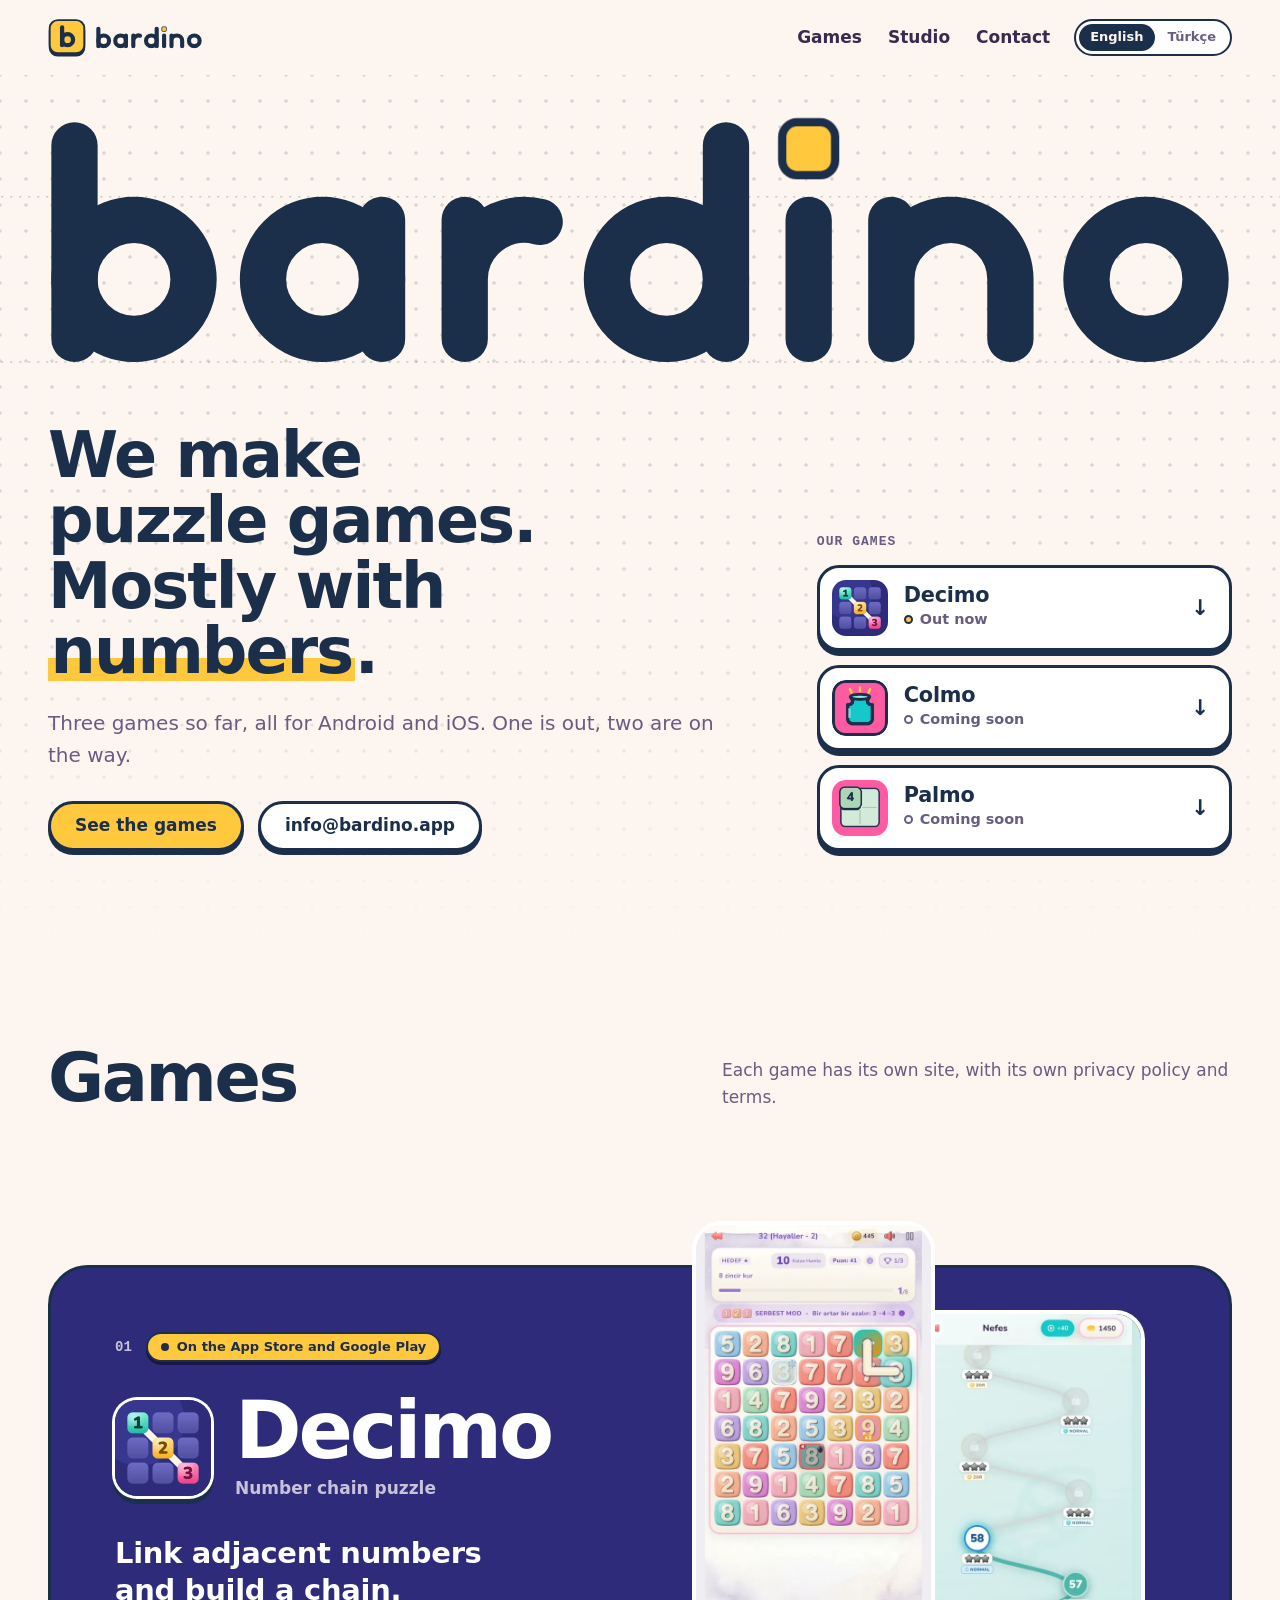
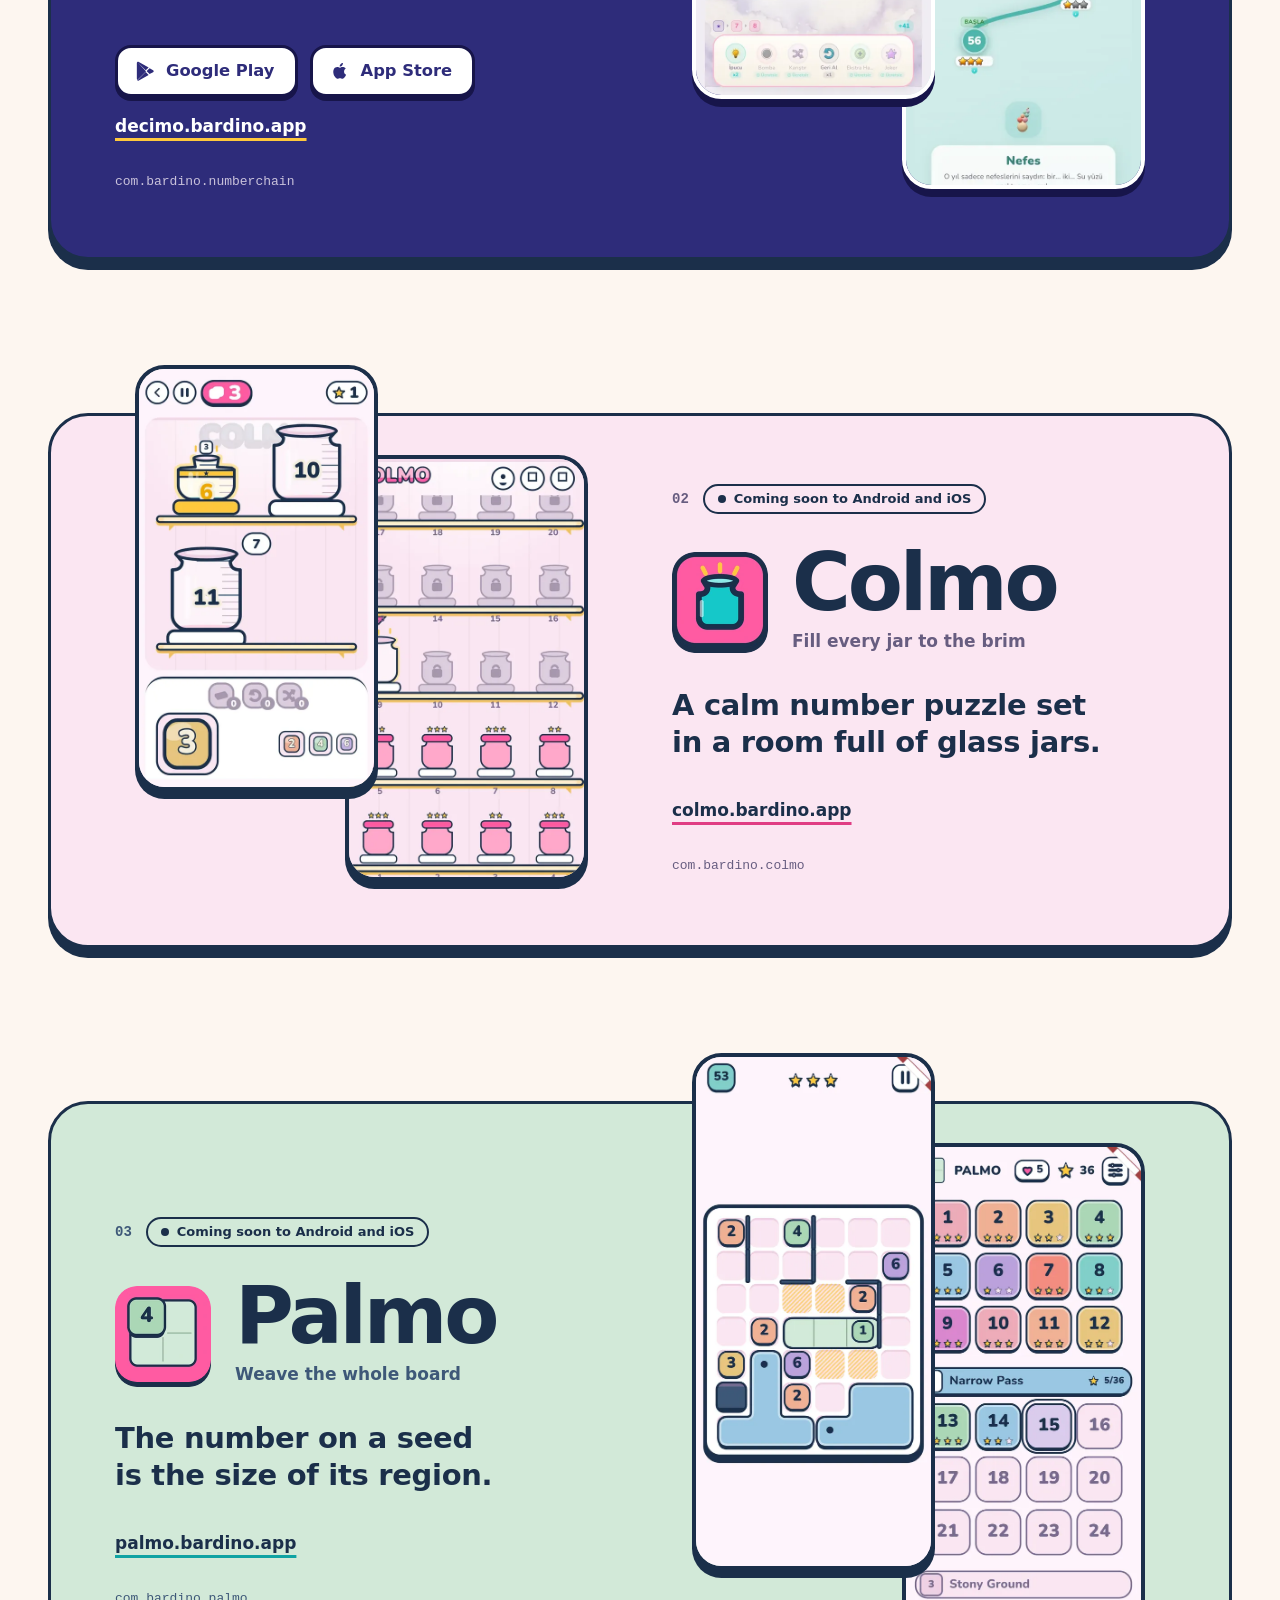
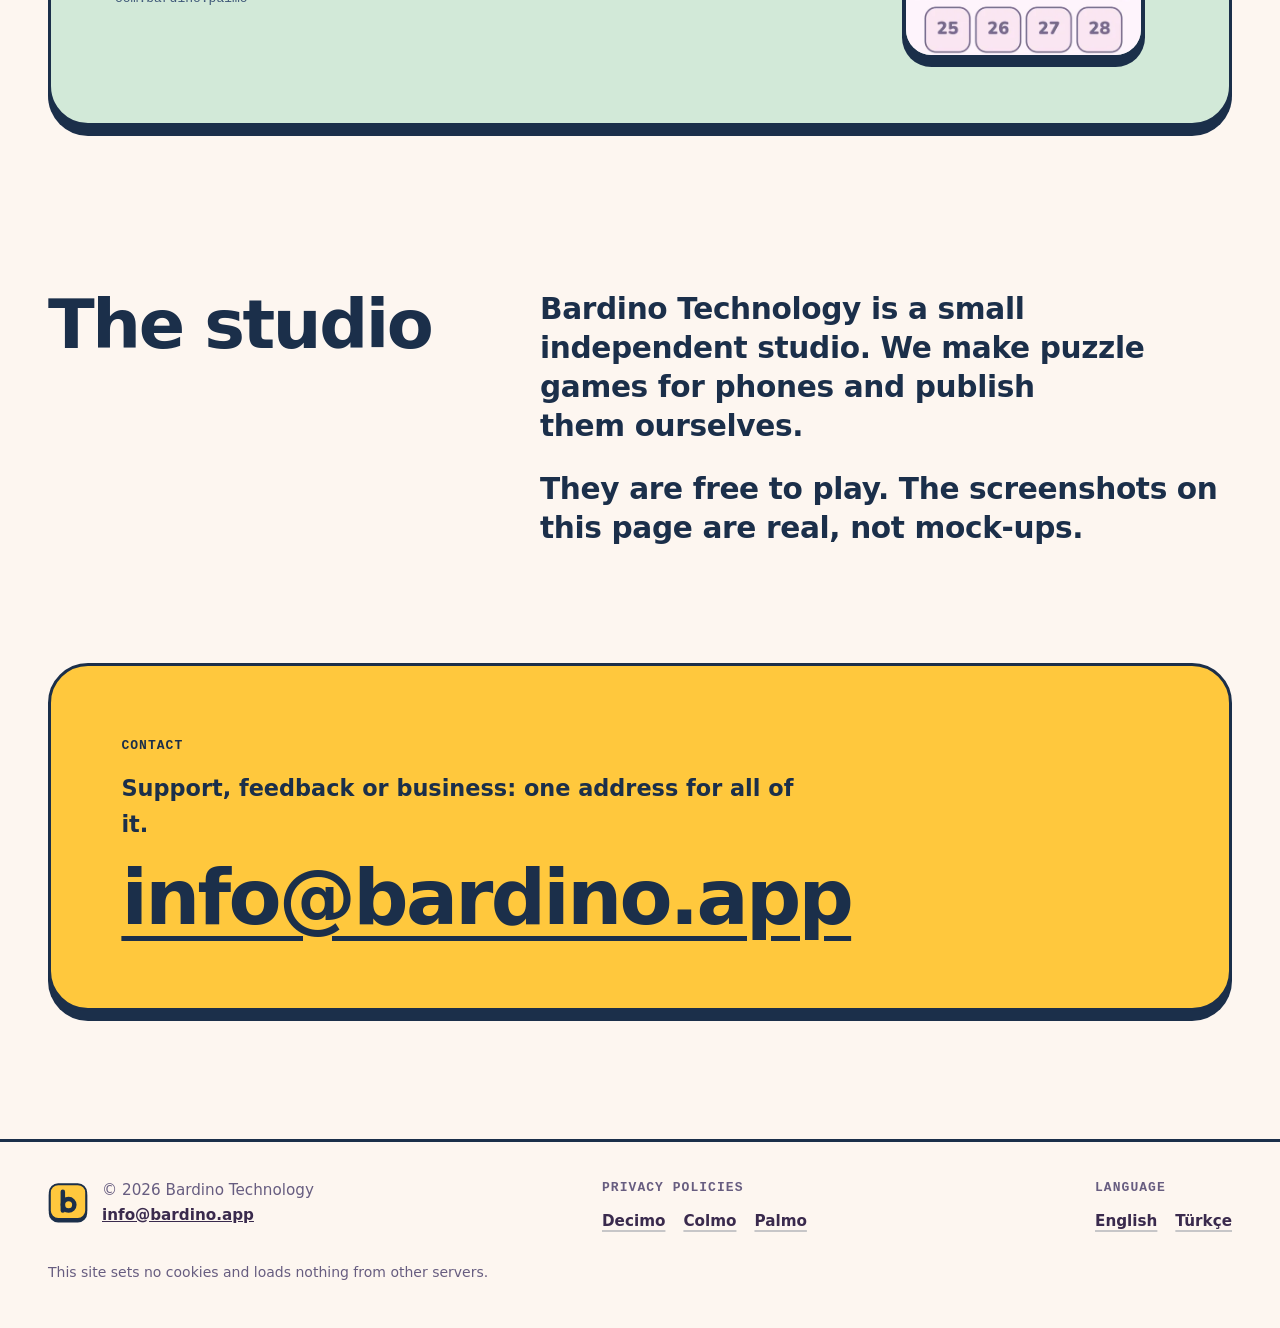
==== index.html @ 86f84a55 "Add the bardino.app studio page Static EN and TR pages for Bardino Technology featuring Decimo, Colm" ====
<!DOCTYPE html>
<html lang="en">
<head>
<meta charset="utf-8">
<meta name="viewport" content="width=device-width, initial-scale=1">
<title>Bardino Technology - Puzzle games for phones</title>
<meta name="description" content="Bardino Technology is a small independent studio making number puzzle games for Android and iOS: Decimo, Colmo and Palmo.">
<link rel="canonical" href="https://bardino.app/">
<link rel="alternate" hreflang="en" href="https://bardino.app/">
<link rel="alternate" hreflang="tr" href="https://bardino.app/tr/">
<link rel="alternate" hreflang="x-default" href="https://bardino.app/">
<meta name="theme-color" content="#FDF6F0" media="(prefers-color-scheme: light)">
<meta name="theme-color" content="#15132A" media="(prefers-color-scheme: dark)">
<meta property="og:type" content="website">
<meta property="og:site_name" content="Bardino Technology">
<meta property="og:url" content="https://bardino.app/">
<meta property="og:title" content="Bardino Technology - Puzzle games for phones">
<meta property="og:description" content="A small independent studio making number puzzle games for Android and iOS: Decimo, Colmo and Palmo.">
<meta property="og:image" content="https://bardino.app/assets/og.png">
<meta property="og:image:width" content="1200">
<meta property="og:image:height" content="630">
<meta property="og:image:alt" content="The Bardino wordmark above the icons of Decimo, Colmo and Palmo">
<meta property="og:locale" content="en_US">
<meta property="og:locale:alternate" content="tr_TR">
<meta name="twitter:card" content="summary_large_image">
<meta name="twitter:title" content="Bardino Technology - Puzzle games for phones">
<meta name="twitter:description" content="A small independent studio making number puzzle games for Android and iOS: Decimo, Colmo and Palmo.">
<meta name="twitter:image" content="https://bardino.app/assets/og.png">
<meta name="twitter:image:alt" content="The Bardino wordmark above the icons of Decimo, Colmo and Palmo">
<link rel="icon" href="favicon-32.png" sizes="32x32" type="image/png">
<link rel="icon" href="favicon.svg" type="image/svg+xml">
<link rel="apple-touch-icon" href="apple-touch-icon.png">
<link rel="stylesheet" href="assets/site.css">
<script type="application/ld+json">
{
  "@context": "https://schema.org",
  "@type": "Organization",
  "name": "Bardino Technology",
  "url": "https://bardino.app",
  "email": "info@bardino.app",
  "logo": "https://bardino.app/apple-touch-icon.png"
}
</script>
</head>
<body>
<a class="skip" href="#main">Skip to content</a>

<svg class="sprite" aria-hidden="true" focusable="false">
  <symbol id="bd-mark" viewBox="0 0 100 100">
    <rect x="4.5" y="9.5" width="91" height="87" rx="21" fill="#1B2F4A" stroke="#1B2F4A" stroke-width="5"/>
    <rect x="4.5" y="3" width="91" height="87" rx="21" fill="#FFC83D" stroke="#1B2F4A" stroke-width="5"/>
    <g fill="none" stroke="#1B2F4A" stroke-width="11.2" stroke-linecap="round"><path d="M37.1 22.1V68.9"/><circle cx="51.5" cy="54.5" r="14.4"/></g>
  </symbol>
  <symbol id="bd-wm" viewBox="0 0 716 152">
    <g fill="none" stroke="currentColor" stroke-width="28" stroke-linecap="round" stroke-linejoin="round">
      <path d="M16 19V136"/><circle cx="52" cy="100" r="36"/>
      <circle cx="166" cy="100" r="36"/><path d="M202 64V136"/>
      <path d="M252 64V136M252 100A36 36 0 0 1 297.32 65.23"/>
      <circle cx="374" cy="100" r="36"/><path d="M410 19V136"/>
      <path d="M460 64V136"/>
      <path d="M510 64V136M510 100A36 36 0 0 1 582 100V136"/>
      <circle cx="664" cy="100" r="36"/>
    </g>
    <rect x="444" y="5" width="32" height="32" rx="9" fill="#FFC83D" stroke="currentColor" stroke-width="5"/>
  </symbol>
  <symbol id="i-play" viewBox="0 0 24 24"><path d="M3.6 2.3c-.3.3-.5.8-.5 1.4v16.6c0 .6.2 1.1.5 1.4l.1.1 9.3-9.3v-.2L3.6 2.3zM17 15.4l-3.1-3.1v-.2L17 9l.1.1 3.7 2.1c1 .6 1 1.6 0 2.2L17 15.4zM16 16.4l-3.2-3.2-9.2 9.2c.4.4 1 .4 1.7 0l10.7-6zM16 8.1L5.3 2.1c-.7-.4-1.3-.4-1.7 0l9.2 9.2L16 8.1z"/></symbol>
  <symbol id="i-apple" viewBox="0 0 24 24"><path d="M16.4 12.7c0-2.2 1.8-3.3 1.9-3.4-1-1.5-2.6-1.7-3.2-1.7-1.4-.1-2.7.8-3.3.8-.7 0-1.7-.8-2.8-.8-1.5 0-2.8.8-3.6 2.1-1.5 2.6-.4 6.5 1.1 8.6.7 1 1.6 2.2 2.7 2.2 1.1 0 1.5-.7 2.8-.7 1.3 0 1.6.7 2.8.7 1.2 0 1.9-1 2.6-2.1.8-1.2 1.2-2.4 1.2-2.4s-2.2-.9-2.2-3.3zM14.3 5.9c.6-.7 1-1.7.9-2.7-.9 0-2 .6-2.6 1.3-.6.6-1.1 1.7-.9 2.6 1 .1 2-.5 2.6-1.2z"/></symbol>
</svg>

<header class="site-head">
  <div class="wrap">
    <a class="brand" href="./" aria-label="Bardino Technology, home">
      <svg class="brand-mark" aria-hidden="true" focusable="false"><use href="#bd-mark"/></svg>
      <svg class="brand-wm" aria-hidden="true" focusable="false"><use href="#bd-wm"/></svg>
    </a>
    <nav class="site-nav" aria-label="Main">
      <a href="#games">Games</a>
      <a href="#studio">Studio</a>
      <a href="#contact">Contact</a>
      <div class="lang" role="group" aria-label="Language">
        <a href="./" hreflang="en" lang="en" aria-current="page">English</a>
        <a href="tr/" hreflang="tr" lang="tr">Türkçe</a>
      </div>
    </nav>
  </div>
</header>

<main id="main">
<section class="hero">
  <div class="wrap">
    <h1><span class="vh">Bardino Technology</span>
      <svg class="hero-wm" viewBox="0 0 716 152" aria-hidden="true" focusable="false">
        <g class="wm-rules"><line x1="-3000" y1="50" x2="3716" y2="50"/><line x1="-3000" y1="150" x2="3716" y2="150"/></g>
        <g fill="none" stroke="currentColor" stroke-width="28" stroke-linecap="round" stroke-linejoin="round">
          <path d="M16 19V136"/><circle cx="52" cy="100" r="36"/>
          <circle cx="166" cy="100" r="36"/><path d="M202 64V136"/>
          <path d="M252 64V136M252 100A36 36 0 0 1 297.32 65.23"/>
          <circle cx="374" cy="100" r="36"/><path d="M410 19V136"/>
          <path d="M460 64V136"/>
          <path d="M510 64V136M510 100A36 36 0 0 1 582 100V136"/>
          <circle cx="664" cy="100" r="36"/>
        </g>
        <rect class="wm-dot" x="444" y="5" width="32" height="32" rx="9" fill="#FFC83D" stroke="currentColor" stroke-width="5"/>
      </svg>
    </h1>

    <div class="hero-body">
      <div>
        <p class="statement">We make puzzle games.<br>Mostly with <em>numbers</em>.</p>
        <p class="lead">Three games so far, all for Android and iOS. One is out, two are on the way.</p>
        <div class="actions">
          <a class="btn btn-primary" href="#games">See the games</a>
          <a class="btn" href="mailto:info@bardino.app">info@bardino.app</a>
        </div>
      </div>
      <div>
        <p class="index-label" id="index-label">Our games</p>
        <ul class="index" aria-labelledby="index-label">
          <li><a href="#decimo"><img src="assets/games/decimo-icon.webp" width="56" height="56" alt=""><span><b>Decimo</b><small class="status live">Out now</small></span><span class="arrow" aria-hidden="true">&darr;</span></a></li>
          <li><a href="#colmo"><img src="assets/games/colmo-icon.webp" width="56" height="56" alt=""><span><b>Colmo</b><small class="status">Coming soon</small></span><span class="arrow" aria-hidden="true">&darr;</span></a></li>
          <li><a href="#palmo"><img src="assets/games/palmo-icon.webp" width="56" height="56" alt=""><span><b>Palmo</b><small class="status">Coming soon</small></span><span class="arrow" aria-hidden="true">&darr;</span></a></li>
        </ul>
      </div>
    </div>
  </div>
</section>

<section class="games" id="games" aria-labelledby="games-title">
  <div class="wrap">
    <div class="section-head">
      <h2 id="games-title">Games</h2>
      <p>Each game has its own site, with its own privacy policy and terms.</p>
    </div>

    <article class="game game--decimo" id="decimo" aria-labelledby="decimo-name">
      <div class="game-text">
        <p class="game-meta"><span class="game-num">01</span><span class="chip chip-live">On the App Store and Google Play</span></p>
        <div class="game-head">
          <img class="game-icon" src="assets/games/decimo-icon.webp" width="104" height="104" alt="" loading="lazy" decoding="async">
          <div><h3 id="decimo-name">Decimo</h3><p class="game-tag">Number chain puzzle</p></div>
        </div>
        <p class="game-line">Link adjacent numbers and build a chain.</p>
        <div class="game-actions">
          <div class="stores">
            <a class="store" href="https://play.google.com/store/apps/details?id=com.bardino.numberchain" aria-label="Decimo on Google Play"><svg aria-hidden="true" focusable="false"><use href="#i-play"/></svg>Google Play</a>
            <a class="store" href="https://apps.apple.com/app/decimo-number-chain/id6792291932" aria-label="Decimo on the App Store"><svg aria-hidden="true" focusable="false"><use href="#i-apple"/></svg>App Store</a>
          </div>
          <a class="site-link" href="https://decimo.bardino.app/"><span class="vh">Website: </span>decimo.bardino.app</a>
        </div>
        <p class="game-id">com.bardino.numberchain</p>
      </div>
      <div class="game-shots">
        <figure class="shot"><img src="assets/games/decimo-board.webp" width="520" height="1040" alt="Decimo gameplay: a chain drawn across a grid of numbers" loading="lazy" decoding="async"></figure>
        <figure class="shot"><img src="assets/games/decimo-map.webp" width="520" height="1040" alt="Decimo level map" loading="lazy" decoding="async"></figure>
      </div>
    </article>

    <article class="game game--colmo" id="colmo" aria-labelledby="colmo-name">
      <div class="game-text">
        <p class="game-meta"><span class="game-num">02</span><span class="chip">Coming soon to Android and iOS</span></p>
        <div class="game-head">
          <img class="game-icon" src="assets/games/colmo-icon.webp" width="104" height="104" alt="" loading="lazy" decoding="async">
          <div><h3 id="colmo-name">Colmo</h3><p class="game-tag">Fill every jar to the brim</p></div>
        </div>
        <p class="game-line">A calm number puzzle set in a room full of glass jars.</p>
        <div class="game-actions">
          <a class="site-link" href="https://colmo.bardino.app/"><span class="vh">Website: </span>colmo.bardino.app</a>
        </div>
        <p class="game-id">com.bardino.colmo</p>
      </div>
      <div class="game-shots">
        <figure class="shot"><img src="assets/games/colmo-board.webp" width="520" height="924" alt="Colmo: the board, glass jars on shelves" loading="lazy" decoding="async"></figure>
        <figure class="shot"><img src="assets/games/colmo-map.webp" width="520" height="924" alt="Colmo: the shelf wall you climb" loading="lazy" decoding="async"></figure>
      </div>
    </article>

    <article class="game game--palmo" id="palmo" aria-labelledby="palmo-name">
      <div class="game-text">
        <p class="game-meta"><span class="game-num">03</span><span class="chip">Coming soon to Android and iOS</span></p>
        <div class="game-head">
          <img class="game-icon" src="assets/games/palmo-icon.webp" width="104" height="104" alt="" loading="lazy" decoding="async">
          <div><h3 id="palmo-name">Palmo</h3><p class="game-tag">Weave the whole board</p></div>
        </div>
        <p class="game-line">The number on a seed is the size of its region.</p>
        <div class="game-actions">
          <a class="site-link" href="https://palmo.bardino.app/"><span class="vh">Website: </span>palmo.bardino.app</a>
        </div>
        <p class="game-id">com.bardino.palmo</p>
      </div>
      <div class="game-shots">
        <figure class="shot"><img src="assets/games/palmo-board.webp" width="520" height="1125" alt="Palmo: the board, regions growing from numbered seeds" loading="lazy" decoding="async"></figure>
        <figure class="shot"><img src="assets/games/palmo-map.webp" width="520" height="1125" alt="Palmo: the level map" loading="lazy" decoding="async"></figure>
      </div>
    </article>
  </div>
</section>

<section class="studio" id="studio" aria-labelledby="studio-title">
  <div class="wrap">
    <h2 id="studio-title">The studio</h2>
    <div class="studio-copy">
      <p>Bardino Technology is a small independent studio. We make puzzle games for phones and publish them ourselves.</p>
      <p>They are free to play. The screenshots on this page are real, not mock-ups.</p>
    </div>
  </div>
</section>

<section class="contact" id="contact" aria-labelledby="contact-title">
  <div class="wrap">
    <div class="contact-card">
      <h2 id="contact-title">Contact</h2>
      <p>Support, feedback or business: one address for all of it.</p>
      <a class="mail" href="mailto:info@bardino.app">info@bardino.app</a>
    </div>
  </div>
</section>
</main>

<footer class="site-foot">
  <div class="wrap">
    <div class="foot-grid">
      <div class="foot-brand">
        <svg aria-hidden="true" focusable="false"><use href="#bd-mark"/></svg>
        <p>&copy; 2026 Bardino Technology<br><a href="mailto:info@bardino.app">info@bardino.app</a></p>
      </div>
      <div class="foot-col">
        <h2>Privacy policies</h2>
        <ul>
          <li><a href="https://decimo.bardino.app/privacy-policy.html">Decimo<span class="vh"> privacy policy</span></a></li>
          <li><a href="https://colmo.bardino.app/privacy.html">Colmo<span class="vh"> privacy policy</span></a></li>
          <li><a href="https://palmo.bardino.app/privacy.html">Palmo<span class="vh"> privacy policy</span></a></li>
        </ul>
      </div>
      <div class="foot-col">
        <h2>Language</h2>
        <ul>
          <li><a href="./" hreflang="en" lang="en" aria-current="page">English</a></li>
          <li><a href="tr/" hreflang="tr" lang="tr">Türkçe</a></li>
        </ul>
      </div>
    </div>
    <p class="fine">This site sets no cookies and loads nothing from other servers.</p>
  </div>
</footer>
</body>
</html>
---- assets/site.css ----
/* bardino.app
 *
 * Colours come from the games' own palettes: ink #1B2F4A, text #3A2A4D,
 * yellow #FFC83D (Decimo, Colmo, Palmo), Decimo navy #2E2C7A, Colmo wall
 * #FBE6F2, Palmo green #D2E9D8. Secondary text is darkened to #675D80 and
 * #3E5878 where the family's #756B8E misses WCAG AA on those grounds.
 *
 * Family rule kept from the game sites: a shadow is never blurred. Depth is
 * a solid offset and the offset always points down (0 Npx 0).
 */

:root {
  color-scheme: light dark;
  --paper: #FDF6F0;
  --surface: #FFFFFF;
  --ink: #1B2F4A;
  --edge: #1B2F4A;
  --text: #3A2A4D;
  --text-2: #675D80;
  --yellow: #FFC83D;
  --hl: #FFC83D;
  --dot: rgba(27, 47, 74, .16);
  --rule: rgba(27, 47, 74, .24);
  --focus: #1B2F4A;
  --gutter: clamp(16px, 4.5vw, 48px);
  --font: system-ui, -apple-system, "Segoe UI Variable Text", "Segoe UI", Roboto, "Helvetica Neue", Arial, "Noto Sans", sans-serif;
  --font-display: ui-rounded, "SF Pro Rounded", "Segoe UI Variable Display", "Segoe UI", system-ui, -apple-system, Roboto, "Helvetica Neue", Arial, sans-serif;
  --font-mono: ui-monospace, "SF Mono", "Cascadia Mono", Menlo, Consolas, "Liberation Mono", monospace;
}

@media (prefers-color-scheme: dark) {
  :root {
    --paper: #15132A;
    --surface: #1F1C3A;
    --ink: #FDF6F0;
    --edge: #07060F;
    --text: #E9E3EF;
    --text-2: #B8B0CC;
    --hl: rgba(255, 200, 61, .42);
    --dot: rgba(253, 246, 240, .09);
    --rule: rgba(253, 246, 240, .18);
    --focus: #FFC83D;
  }
}

*, *::before, *::after { box-sizing: border-box; }
html { -webkit-text-size-adjust: 100%; text-size-adjust: 100%; }
@media (prefers-reduced-motion: no-preference) { html { scroll-behavior: smooth; } }
body {
  margin: 0;
  background: var(--paper);
  color: var(--text);
  font: 400 1.0625rem/1.6 var(--font);
  -webkit-font-smoothing: antialiased;
}
img, svg { display: block; max-width: 100%; }
img { height: auto; }
h1, h2, h3, p, ul, figure { margin: 0; }
a { color: inherit; }
:focus-visible { outline: 3px solid var(--focus); outline-offset: 3px; border-radius: 6px; }

.wrap { width: min(1200px, 100% - 2 * var(--gutter)); margin-inline: auto; }
.vh {
  position: absolute !important; width: 1px; height: 1px; margin: -1px; padding: 0;
  overflow: hidden; clip: rect(0 0 0 0); white-space: nowrap; border: 0;
}
.sprite { position: absolute; width: 0; height: 0; overflow: hidden; }
.skip {
  position: absolute; left: 12px; top: -80px; z-index: 10;
  padding: 10px 16px; border: 3px solid #1B2F4A; border-radius: 12px;
  background: var(--yellow); color: #1B2F4A; font-weight: 800; text-decoration: none;
}
.skip:focus { top: 12px; }

/* Header */
.site-head .wrap { display: flex; align-items: center; gap: 16px 28px; padding-block: 18px; }
.brand { display: inline-flex; align-items: center; gap: 10px; color: var(--ink); text-decoration: none; border-radius: 10px; }
.brand-mark { width: 38px; height: 38px; flex: none; }
.brand-wm { width: 106px; height: 22.5px; }
.site-nav { margin-left: auto; display: flex; align-items: center; gap: 8px 22px; }
.site-nav > a { padding: 6px 2px; color: var(--text); font-weight: 700; text-decoration: none; }
.site-nav > a:hover { text-decoration: underline; text-decoration-thickness: 2px; text-underline-offset: 5px; }
.lang { display: flex; gap: 2px; padding: 3px; border: 2px solid var(--edge); border-radius: 999px; background: var(--surface); }
.lang a { padding: 3px 11px; border-radius: 999px; color: var(--text-2); font-size: .8125rem; font-weight: 800; text-decoration: none; }
.lang a:hover { color: var(--ink); }
.lang a[aria-current="page"] { background: var(--ink); color: var(--paper); }
@media (max-width: 600px) { .site-nav > a { display: none; } }

/* Hero */
.hero { position: relative; isolation: isolate; overflow: clip; padding: clamp(12px, 3vw, 40px) 0 clamp(64px, 9vw, 120px); }
.hero::before {
  content: ""; position: absolute; inset: 0; z-index: -1;
  background-image: radial-gradient(circle, var(--dot) 1.5px, transparent 1.8px);
  background-size: 26px 26px; background-position: 13px 13px;
  -webkit-mask-image: linear-gradient(#000 50%, transparent);
  mask-image: linear-gradient(#000 50%, transparent);
}
.hero-wm { width: 100%; height: auto; overflow: visible; color: var(--ink); }
.wm-rules line { stroke: var(--rule); stroke-width: 1.5; stroke-dasharray: 2 7; vector-effect: non-scaling-stroke; }
.wm-dot { transform-box: fill-box; transform-origin: 50% 100%; }
@media (prefers-reduced-motion: no-preference) {
  .wm-dot { animation: dot-drop 1s cubic-bezier(.3, .7, .4, 1) .35s both; }
}
@keyframes dot-drop {
  0% { transform: translateY(-190%) rotate(-24deg); opacity: 0; }
  40% { opacity: 1; }
  62% { transform: translateY(6%) rotate(4deg); }
  80% { transform: translateY(-8%) rotate(-2deg); }
  100% { transform: none; opacity: 1; }
}

.hero-body {
  display: grid; grid-template-columns: minmax(0, 1.25fr) minmax(0, .75fr);
  gap: clamp(36px, 6vw, 96px); align-items: end; margin-top: clamp(28px, 4.5vw, 64px);
}
.statement {
  color: var(--ink); font-family: var(--font-display); font-weight: 800;
  font-size: clamp(2.1rem, 1.1rem + 3.6vw, 4rem); line-height: 1.03; letter-spacing: -.03em;
  text-wrap: balance;
}
.statement em {
  font-style: normal; padding-inline: .04em;
  background: linear-gradient(transparent 60%, var(--hl) 60%, var(--hl) 90%, transparent 90%);
}
.lead { margin-top: 22px; max-width: 34em; color: var(--text-2); font-size: clamp(1.06rem, 1rem + .35vw, 1.25rem); }
.actions { display: flex; flex-wrap: wrap; gap: 14px; margin-top: 30px; }
.btn {
  display: inline-flex; align-items: center; justify-content: center; gap: .5em;
  min-height: 50px; padding: 0 24px; border: 3px solid var(--edge); border-radius: 999px;
  background: var(--surface); color: var(--ink); box-shadow: 0 4px 0 var(--edge);
  font-weight: 800; text-decoration: none; transition: transform .15s ease, box-shadow .15s ease;
}
.btn:hover { transform: translateY(-2px); box-shadow: 0 6px 0 var(--edge); }
.btn:active { transform: translateY(3px); box-shadow: 0 1px 0 var(--edge); }
.btn-primary { background: var(--yellow); color: #1B2F4A; }

.index-label, .foot-col h2, .contact-card h2 {
  color: var(--text-2); font-family: var(--font-mono); font-size: .8125rem; font-weight: 700;
  letter-spacing: .08em; text-transform: uppercase;
}
.index-label { margin-bottom: 12px; }
.index { display: grid; gap: 14px; padding: 0; list-style: none; }
.index a {
  display: grid; grid-template-columns: auto minmax(0, 1fr) auto; align-items: center; gap: 16px;
  padding: 12px 20px 12px 12px; border: 3px solid var(--edge); border-radius: 22px;
  background: var(--surface); color: var(--ink); box-shadow: 0 5px 0 var(--edge);
  text-decoration: none; transition: transform .15s ease, box-shadow .15s ease;
}
.index a:hover { transform: translateY(-2px); box-shadow: 0 7px 0 var(--edge); }
.index img { width: 56px; height: 56px; border-radius: 14px; }
.index b { display: block; font-family: var(--font-display); font-size: 1.3rem; line-height: 1.15; letter-spacing: -.01em; }
.index small { display: block; color: var(--text-2); font-size: .9rem; font-weight: 600; }
.index .arrow { font-size: 1.35rem; font-weight: 800; }
.status::before {
  content: ""; display: inline-block; width: 9px; height: 9px; margin-right: 7px;
  border: 2px solid currentColor; border-radius: 50%;
}
.status.live::before { border-color: #1B2F4A; background: var(--yellow); }
@media (max-width: 880px) { .hero-body { grid-template-columns: 1fr; align-items: start; } }

/* Games */
.games { padding: clamp(40px, 6vw, 88px) 0 clamp(64px, 9vw, 128px); }
.section-head { display: flex; flex-wrap: wrap; align-items: end; justify-content: space-between; gap: 16px 40px; }
.section-head h2, .studio h2 {
  color: var(--ink); font-family: var(--font-display); font-weight: 800;
  font-size: clamp(2.3rem, 1.4rem + 3.6vw, 4.5rem); line-height: 1; letter-spacing: -.035em;
}
.section-head p { max-width: 30em; color: var(--text-2); }

.game {
  --g-bg: #FBE6F2; --g-head: #1B2F4A; --g-text: #3A2A4D; --g-text-2: #675D80; --g-accent: #E03D84;
  --g-edge: #1B2F4A; --g-shot-edge: #1B2F4A; --g-shot-lift: #1B2F4A;
  --g-btn-bg: #FFFFFF; --g-btn-fg: #1B2F4A; --g-btn-edge: #1B2F4A; --focus: #1B2F4A;
  position: relative; display: grid; grid-template-columns: minmax(0, 1fr) minmax(0, 1fr);
  align-items: center; gap: clamp(28px, 5vw, 80px);
  margin-top: clamp(96px, 12vw, 168px); padding: clamp(24px, 5vw, 72px);
  border: 3px solid var(--edge); border-radius: clamp(26px, 3.2vw, 40px);
  background: var(--g-bg); color: var(--g-text); box-shadow: 0 10px 0 var(--edge);
  scroll-margin-top: clamp(80px, 11vw, 150px);
}
.game--decimo {
  --g-bg: #2E2C7A; --g-head: #FFFFFF; --g-text: #E4DFF2; --g-text-2: #C9C2DB; --g-accent: #FFC83D;
  --g-shot-edge: #FFFFFF; --g-shot-lift: #17154A; --g-btn-fg: #2E2C7A; --g-btn-edge: #17154A; --focus: #FFC83D;
}
.game--palmo { --g-bg: #D2E9D8; --g-text: #1B2F4A; --g-text-2: #3E5878; --g-accent: #0FA3A3; }

.game-text { position: relative; z-index: 2; }
.game-meta { display: flex; flex-wrap: wrap; align-items: center; gap: 10px 14px; }
.game-num { color: var(--g-text-2); font-family: var(--font-mono); font-size: .875rem; font-weight: 700; }
.chip {
  display: inline-flex; align-items: center; gap: 8px; padding: 5px 13px;
  border: 2px solid currentColor; border-radius: 999px; color: var(--g-head);
  font-size: .8125rem; font-weight: 800; line-height: 1.2;
}
.chip::before { content: ""; width: 8px; height: 8px; border-radius: 50%; background: currentColor; }
.chip-live { border-color: #1B2F4A; background: var(--yellow); color: #1B2F4A; box-shadow: 0 3px 0 var(--g-btn-edge); }
.game-head { display: flex; align-items: center; gap: clamp(14px, 2vw, 24px); margin-top: clamp(20px, 3vw, 32px); }
.game-icon { flex: none; width: clamp(64px, 7.5vw, 104px); border-radius: 23%; filter: drop-shadow(0 5px 0 var(--g-edge)); }
/* Decimo's icon is navy on a navy panel; the white ring is the frame Decimo's own site uses. */
.game--decimo .game-icon { box-shadow: 0 0 0 3px #FFFFFF; }
.game h3 {
  color: var(--g-head); font-family: var(--font-display); font-weight: 800;
  font-size: clamp(2.7rem, 1.5rem + 4.4vw, 5.5rem); line-height: .92; letter-spacing: -.04em;
}
.game-tag { margin-top: 8px; color: var(--g-text-2); font-weight: 700; }
.game-line {
  max-width: 21em; margin-top: clamp(20px, 3vw, 32px); color: var(--g-head);
  font-size: clamp(1.25rem, 1.05rem + .95vw, 1.85rem); font-weight: 650; line-height: 1.28;
  letter-spacing: -.01em; text-wrap: balance;
}
.game-actions { display: flex; flex-wrap: wrap; align-items: center; gap: 16px 24px; margin-top: clamp(24px, 3vw, 36px); }
.stores { display: flex; flex-wrap: wrap; gap: 12px; }
.store {
  display: inline-flex; align-items: center; gap: 10px; min-height: 52px; padding: 0 20px 0 16px;
  border: 3px solid var(--g-btn-edge); border-radius: 16px; background: var(--g-btn-bg); color: var(--g-btn-fg);
  box-shadow: 0 4px 0 var(--g-btn-edge); font-size: 1.02rem; font-weight: 800; text-decoration: none;
  transition: transform .15s ease, box-shadow .15s ease;
}
.store:hover { transform: translateY(-2px); box-shadow: 0 6px 0 var(--g-btn-edge); }
.store svg { width: 22px; height: 22px; fill: currentColor; }
@media (max-width: 480px) {
  .stores { width: 100%; }
  .store { flex: 1 1 100%; justify-content: center; }
}
.site-link {
  color: var(--g-head); font-weight: 800; text-decoration: underline; text-decoration-color: var(--g-accent);
  text-decoration-thickness: 3px; text-underline-offset: 6px;
}
.site-link:hover { text-decoration-thickness: 5px; }
.game-id { margin-top: clamp(20px, 3vw, 32px); color: var(--g-text-2); font-family: var(--font-mono); font-size: .8125rem; }

.game-shots { display: flex; align-items: flex-start; justify-content: center; }
.shot { flex: 0 1 clamp(140px, 19vw, 262px); }
.shot img {
  width: 100%; border: 4px solid var(--g-shot-edge); border-radius: clamp(18px, 2.3vw, 30px);
  background: #FFFFFF; box-shadow: 0 8px 0 var(--g-shot-lift);
}
.shot:first-child { position: relative; z-index: 1; }
.shot + .shot { margin-top: clamp(40px, 7vw, 104px); margin-left: calc(-1 * clamp(14px, 2.6vw, 40px)); }
@media (min-width: 881px) {
  .game-shots { margin-top: calc(-1 * clamp(60px, 9vw, 130px)); }
  .game:nth-of-type(even) .game-text { order: 2; }
}
@media (max-width: 880px) {
  .game { grid-template-columns: 1fr; }
  .game-shots { margin-top: 4px; }
}

/* Studio + contact */
.studio { padding: clamp(24px, 4vw, 48px) 0 clamp(64px, 9vw, 128px); }
.studio .wrap { display: grid; grid-template-columns: minmax(0, .75fr) minmax(0, 1.25fr); gap: 24px clamp(32px, 6vw, 96px); align-items: start; }
.studio-copy p {
  color: var(--ink); font-size: clamp(1.25rem, 1.05rem + 1vw, 2rem); font-weight: 600;
  line-height: 1.32; letter-spacing: -.012em; text-wrap: pretty;
}
.studio-copy p + p { margin-top: .8em; }
@media (max-width: 880px) { .studio .wrap { grid-template-columns: 1fr; } }

.contact { padding-bottom: clamp(72px, 10vw, 136px); }
.contact-card {
  --focus: #1B2F4A;
  display: grid; gap: 14px; padding: clamp(28px, 5.5vw, 80px);
  border: 3px solid #1B2F4A; border-radius: clamp(26px, 3.2vw, 40px);
  background: var(--yellow); color: #1B2F4A; box-shadow: 0 10px 0 #1B2F4A;
}
.contact-card h2 { color: #1B2F4A; }
.contact-card p { max-width: 30em; font-size: clamp(1.1rem, 1rem + .5vw, 1.4rem); font-weight: 600; }
.mail {
  justify-self: start; color: #1B2F4A; font-family: var(--font-display); font-weight: 800;
  font-size: clamp(1.45rem, .35rem + 5.6vw, 5.25rem); line-height: 1.05; letter-spacing: -.035em;
  text-decoration: underline; text-decoration-thickness: .07em; text-underline-offset: .16em; overflow-wrap: anywhere;
}
.mail:hover { text-decoration-thickness: .11em; }

/* Footer */
.site-foot { padding: 36px 0 44px; border-top: 3px solid var(--edge); font-size: .95rem; }
.foot-grid { display: flex; flex-wrap: wrap; align-items: flex-start; justify-content: space-between; gap: 28px 48px; }
.foot-brand { display: flex; align-items: center; gap: 14px; }
.foot-brand svg { width: 40px; height: 40px; flex: none; }
.foot-brand p { color: var(--text-2); }
.foot-brand p a { color: var(--text); font-weight: 700; }
.foot-col h2 { margin-bottom: 10px; }
.foot-col ul { display: flex; flex-wrap: wrap; gap: 6px 18px; padding: 0; list-style: none; }
.foot-col a {
  color: var(--text); font-weight: 700; text-decoration: underline; text-decoration-color: var(--rule);
  text-decoration-thickness: 2px; text-underline-offset: 4px;
}
.foot-col a:hover { text-decoration-color: currentColor; }
.fine { margin-top: 28px; color: var(--text-2); font-size: .875rem; }

@media (prefers-color-scheme: dark) {
  .game { --g-shot-lift: #07060F; --g-btn-edge: #07060F; --focus: #FFC83D; }
  .game--colmo { --g-bg: #3A2A4D; --g-head: #FDF6F0; --g-text: #E9E3EF; --g-text-2: #C9C0DA; --g-accent: #FF5BA3; --g-shot-edge: #07060F; }
  .game--palmo { --g-bg: #1B2F4A; --g-head: #FDF6F0; --g-text: #E9E3EF; --g-text-2: #B8C4D6; --g-accent: #ABD7B6; --g-shot-edge: #07060F; }
}

@media (prefers-reduced-motion: reduce) {
  *, *::before, *::after { animation: none !important; transition: none !important; }
}
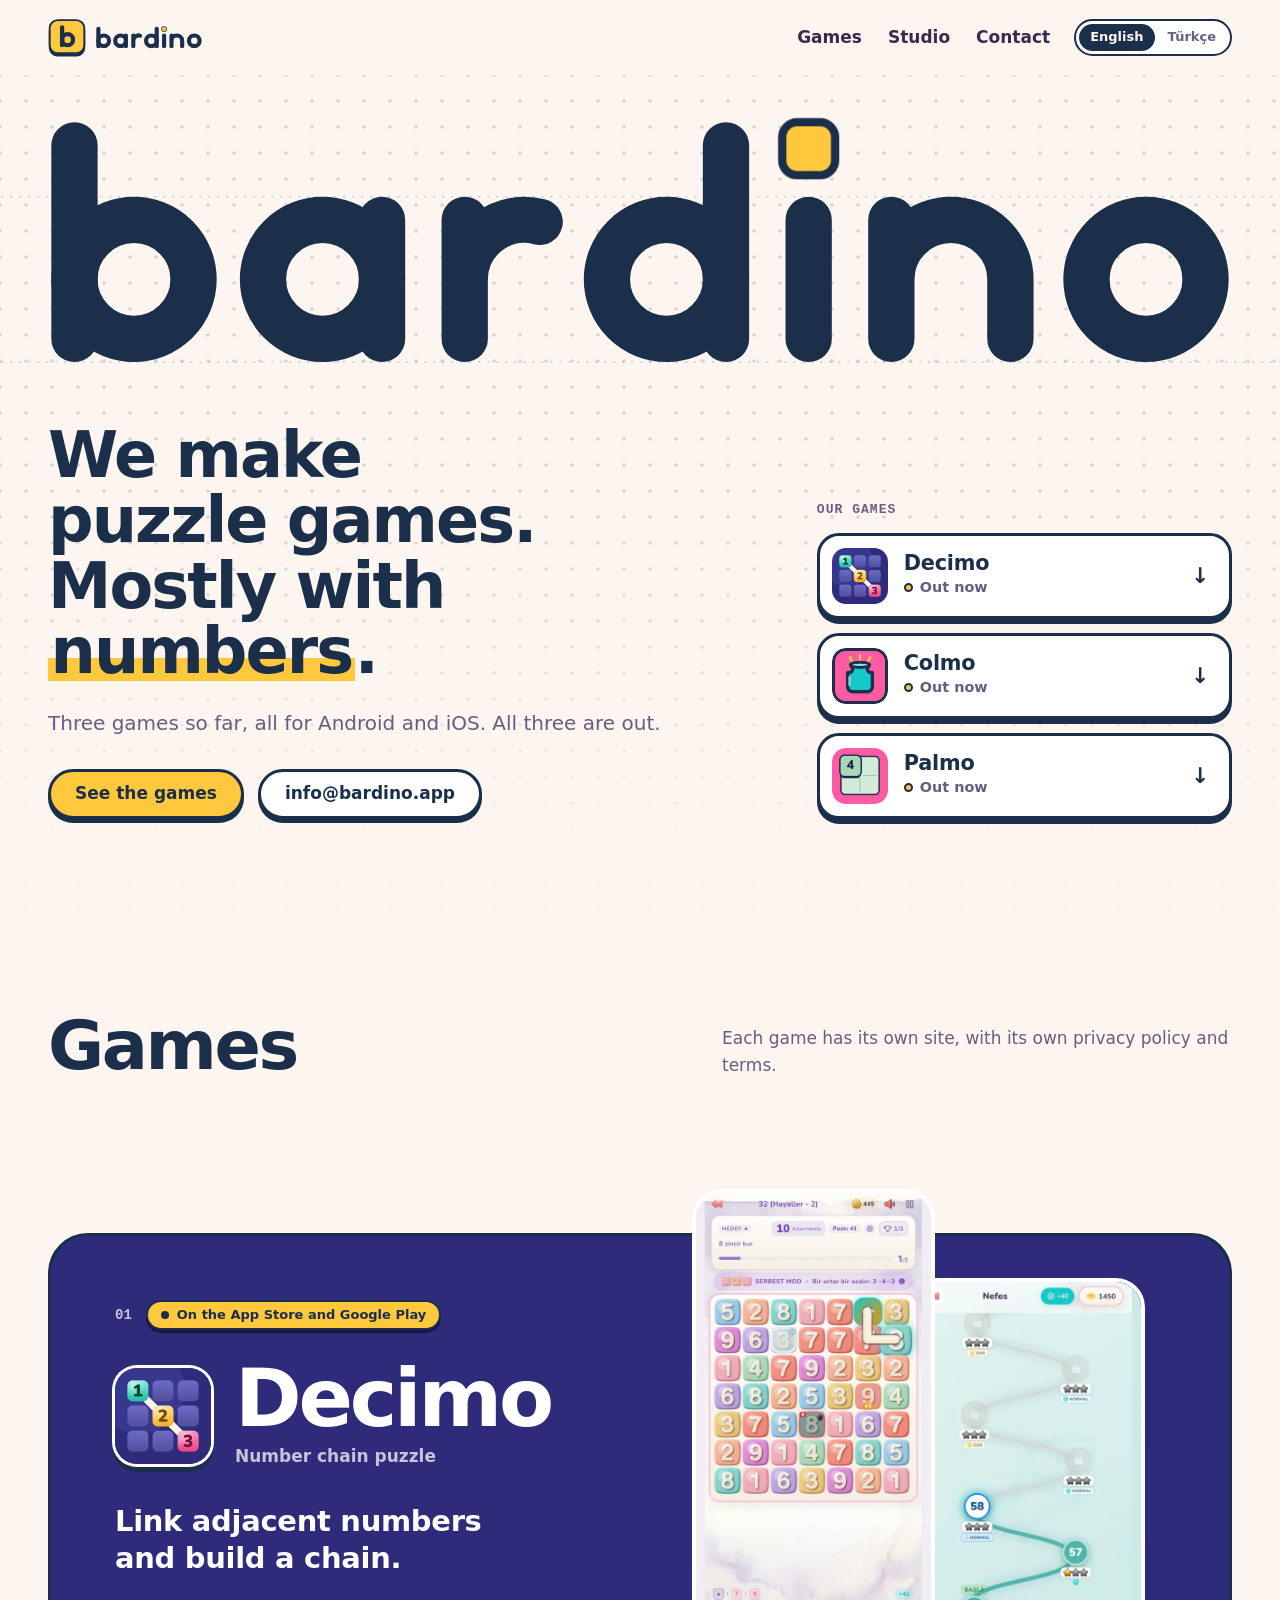
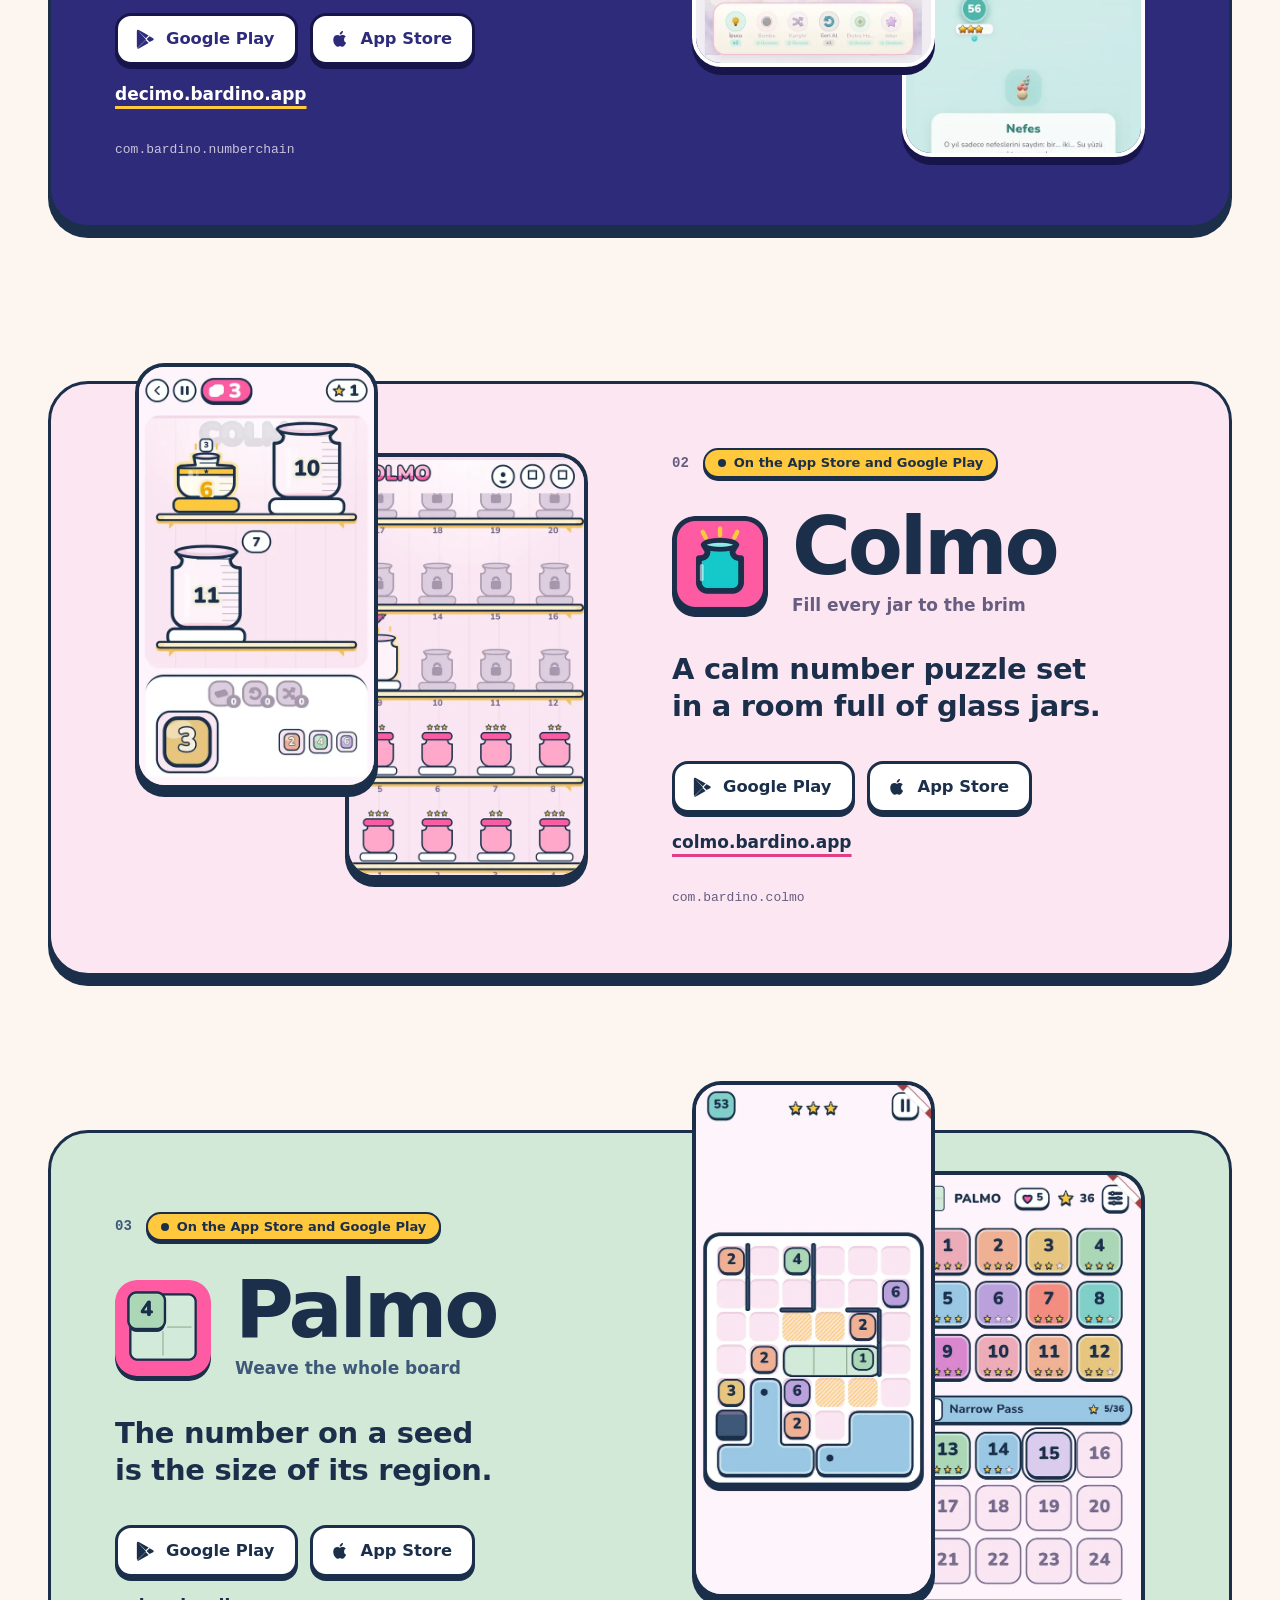
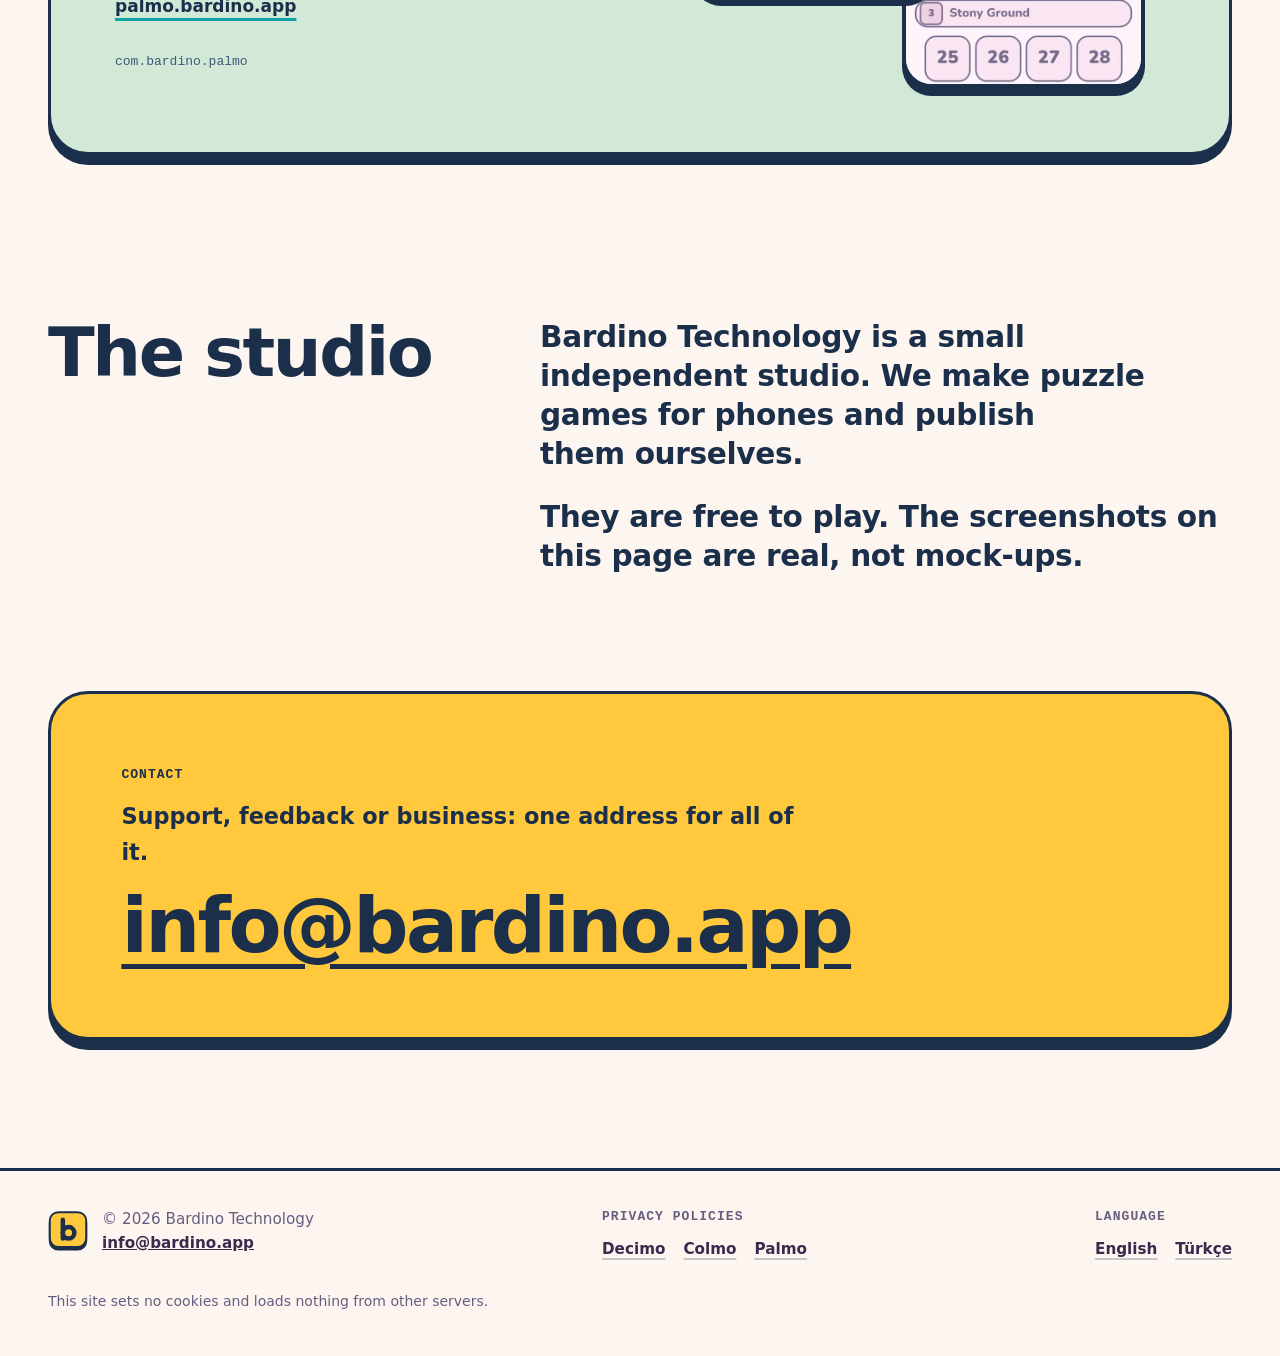
==== commit c4a529fe: "Mark Colmo and Palmo as out, with their store links Both have been live on Google Play and the App S" ====
--- a/index.html
+++ b/index.html
@@ -107,7 +107,7 @@
     <div class="hero-body">
       <div>
         <p class="statement">We make puzzle games.<br>Mostly with <em>numbers</em>.</p>
-        <p class="lead">Three games so far, all for Android and iOS. One is out, two are on the way.</p>
+        <p class="lead">Three games so far, all for Android and iOS. All three are out.</p>
         <div class="actions">
           <a class="btn btn-primary" href="#games">See the games</a>
           <a class="btn" href="mailto:info@bardino.app">info@bardino.app</a>
@@ -117,8 +117,8 @@
         <p class="index-label" id="index-label">Our games</p>
         <ul class="index" aria-labelledby="index-label">
           <li><a href="#decimo"><img src="assets/games/decimo-icon.webp" width="56" height="56" alt=""><span><b>Decimo</b><small class="status live">Out now</small></span><span class="arrow" aria-hidden="true">&darr;</span></a></li>
-          <li><a href="#colmo"><img src="assets/games/colmo-icon.webp" width="56" height="56" alt=""><span><b>Colmo</b><small class="status">Coming soon</small></span><span class="arrow" aria-hidden="true">&darr;</span></a></li>
-          <li><a href="#palmo"><img src="assets/games/palmo-icon.webp" width="56" height="56" alt=""><span><b>Palmo</b><small class="status">Coming soon</small></span><span class="arrow" aria-hidden="true">&darr;</span></a></li>
+          <li><a href="#colmo"><img src="assets/games/colmo-icon.webp" width="56" height="56" alt=""><span><b>Colmo</b><small class="status live">Out now</small></span><span class="arrow" aria-hidden="true">&darr;</span></a></li>
+          <li><a href="#palmo"><img src="assets/games/palmo-icon.webp" width="56" height="56" alt=""><span><b>Palmo</b><small class="status live">Out now</small></span><span class="arrow" aria-hidden="true">&darr;</span></a></li>
         </ul>
       </div>
     </div>
@@ -157,13 +157,17 @@
 
     <article class="game game--colmo" id="colmo" aria-labelledby="colmo-name">
       <div class="game-text">
-        <p class="game-meta"><span class="game-num">02</span><span class="chip">Coming soon to Android and iOS</span></p>
+        <p class="game-meta"><span class="game-num">02</span><span class="chip chip-live">On the App Store and Google Play</span></p>
         <div class="game-head">
           <img class="game-icon" src="assets/games/colmo-icon.webp" width="104" height="104" alt="" loading="lazy" decoding="async">
           <div><h3 id="colmo-name">Colmo</h3><p class="game-tag">Fill every jar to the brim</p></div>
         </div>
         <p class="game-line">A calm number puzzle set in a room full of glass jars.</p>
         <div class="game-actions">
+          <div class="stores">
+            <a class="store" href="https://play.google.com/store/apps/details?id=com.bardino.colmo" aria-label="Colmo on Google Play"><svg aria-hidden="true" focusable="false"><use href="#i-play"/></svg>Google Play</a>
+            <a class="store" href="https://apps.apple.com/app/colmo-jar-puzzle/id6805859722" aria-label="Colmo on the App Store"><svg aria-hidden="true" focusable="false"><use href="#i-apple"/></svg>App Store</a>
+          </div>
           <a class="site-link" href="https://colmo.bardino.app/"><span class="vh">Website: </span>colmo.bardino.app</a>
         </div>
         <p class="game-id">com.bardino.colmo</p>
@@ -176,13 +180,17 @@
 
     <article class="game game--palmo" id="palmo" aria-labelledby="palmo-name">
       <div class="game-text">
-        <p class="game-meta"><span class="game-num">03</span><span class="chip">Coming soon to Android and iOS</span></p>
+        <p class="game-meta"><span class="game-num">03</span><span class="chip chip-live">On the App Store and Google Play</span></p>
         <div class="game-head">
           <img class="game-icon" src="assets/games/palmo-icon.webp" width="104" height="104" alt="" loading="lazy" decoding="async">
           <div><h3 id="palmo-name">Palmo</h3><p class="game-tag">Weave the whole board</p></div>
         </div>
         <p class="game-line">The number on a seed is the size of its region.</p>
         <div class="game-actions">
+          <div class="stores">
+            <a class="store" href="https://play.google.com/store/apps/details?id=com.bardino.palmo" aria-label="Palmo on Google Play"><svg aria-hidden="true" focusable="false"><use href="#i-play"/></svg>Google Play</a>
+            <a class="store" href="https://apps.apple.com/app/palmo-number-weave/id6806719070" aria-label="Palmo on the App Store"><svg aria-hidden="true" focusable="false"><use href="#i-apple"/></svg>App Store</a>
+          </div>
           <a class="site-link" href="https://palmo.bardino.app/"><span class="vh">Website: </span>palmo.bardino.app</a>
         </div>
         <p class="game-id">com.bardino.palmo</p>
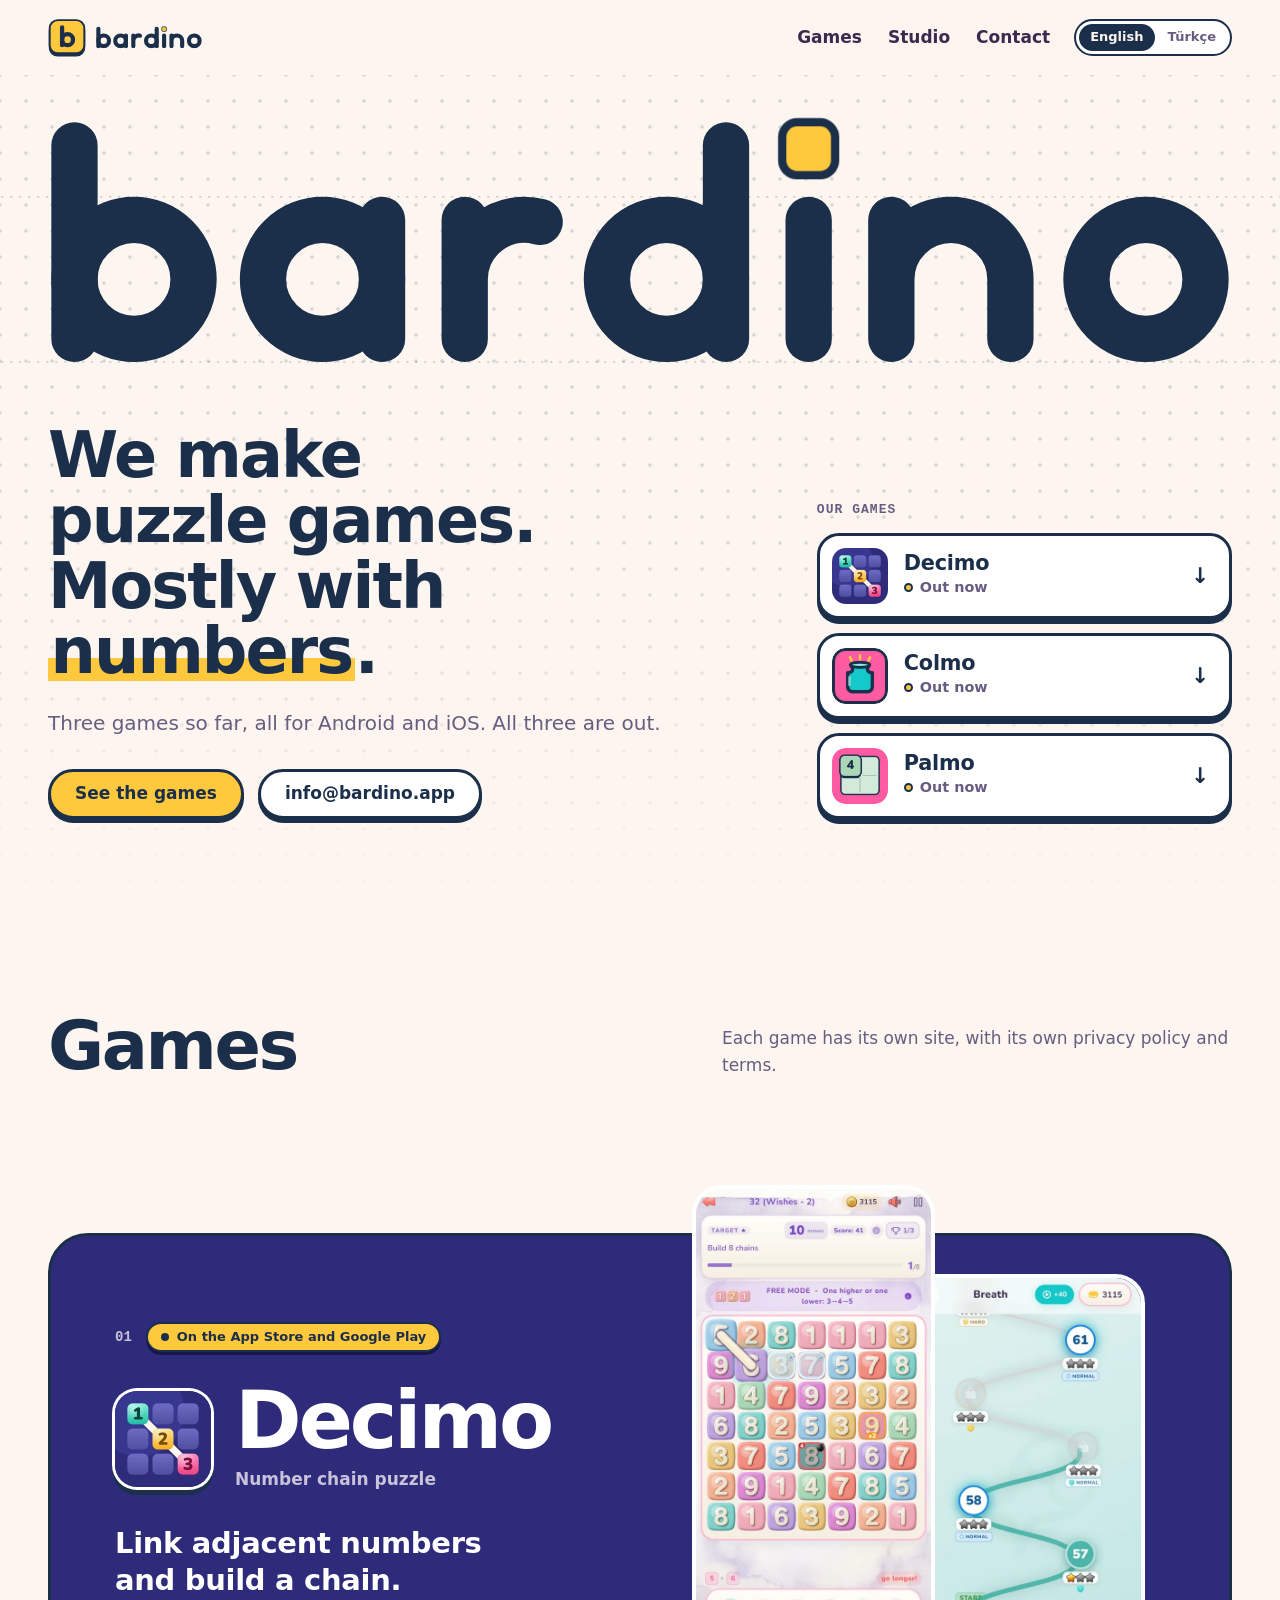
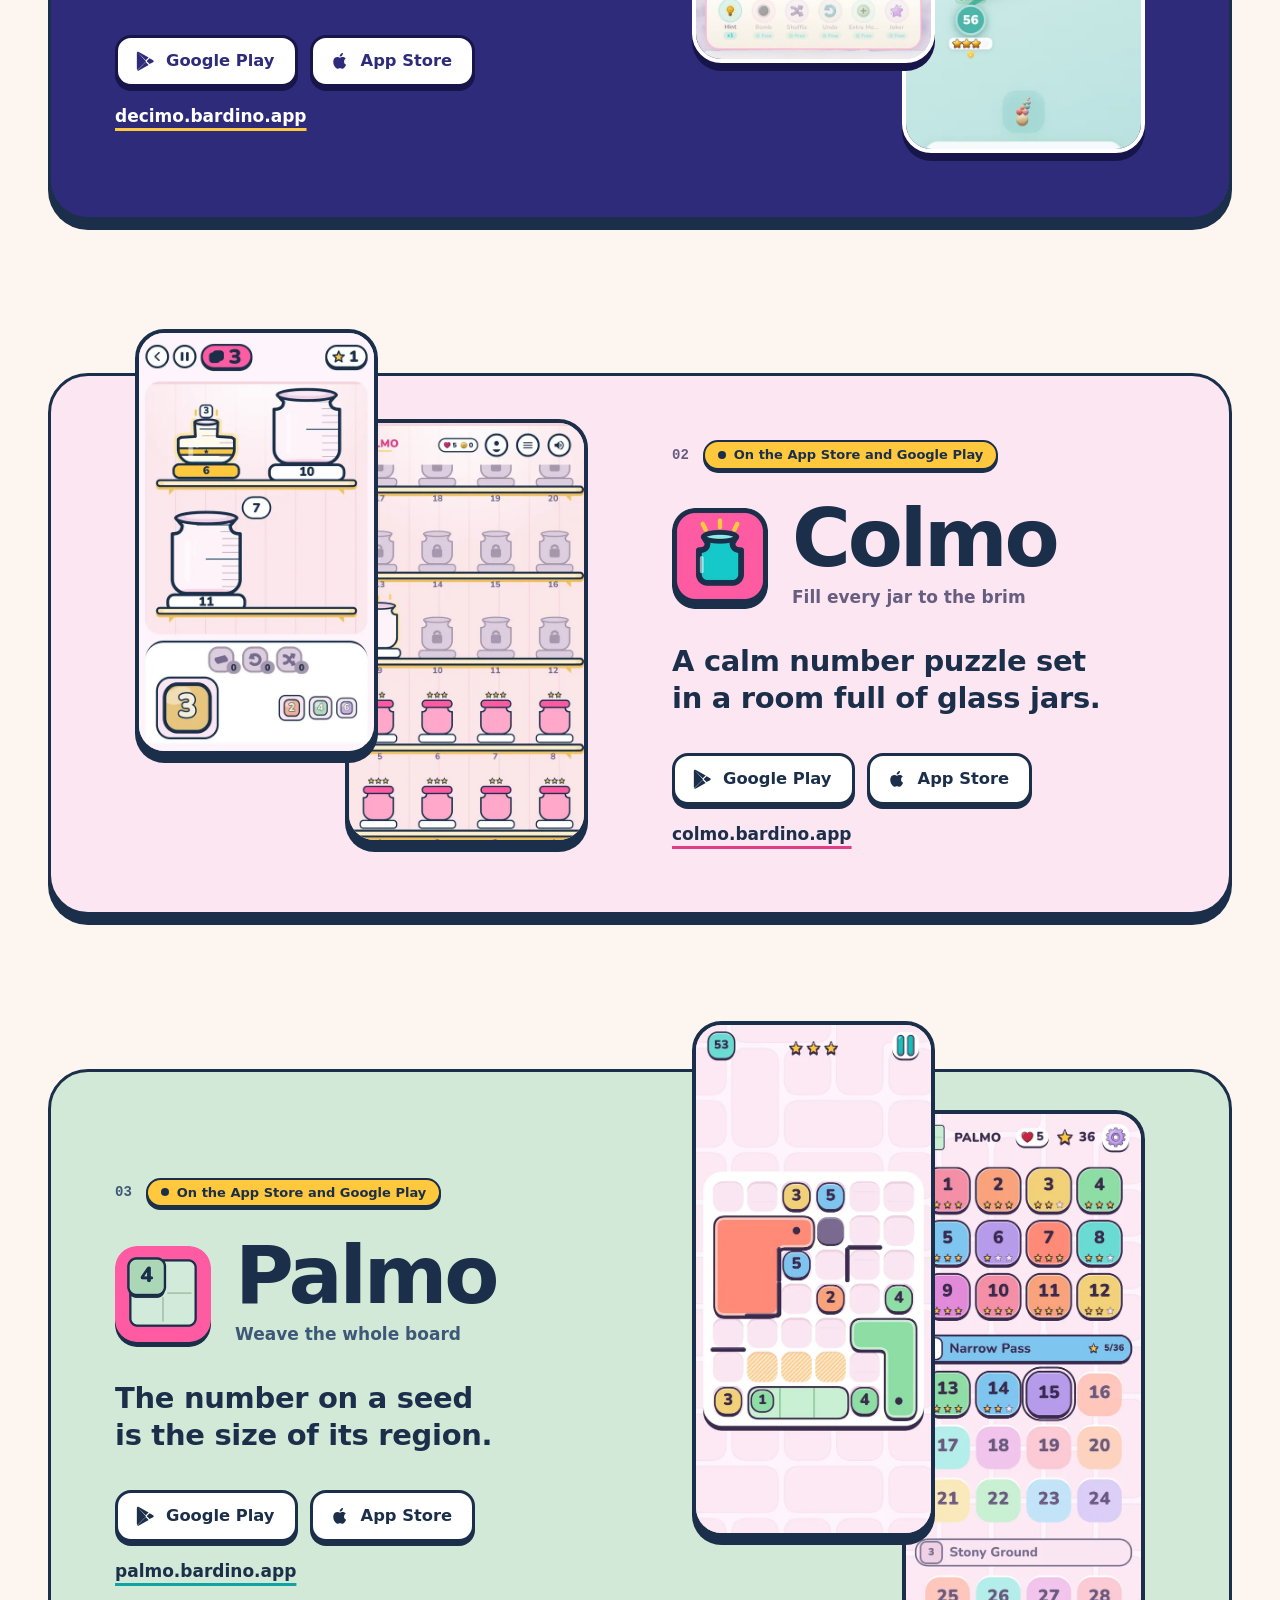
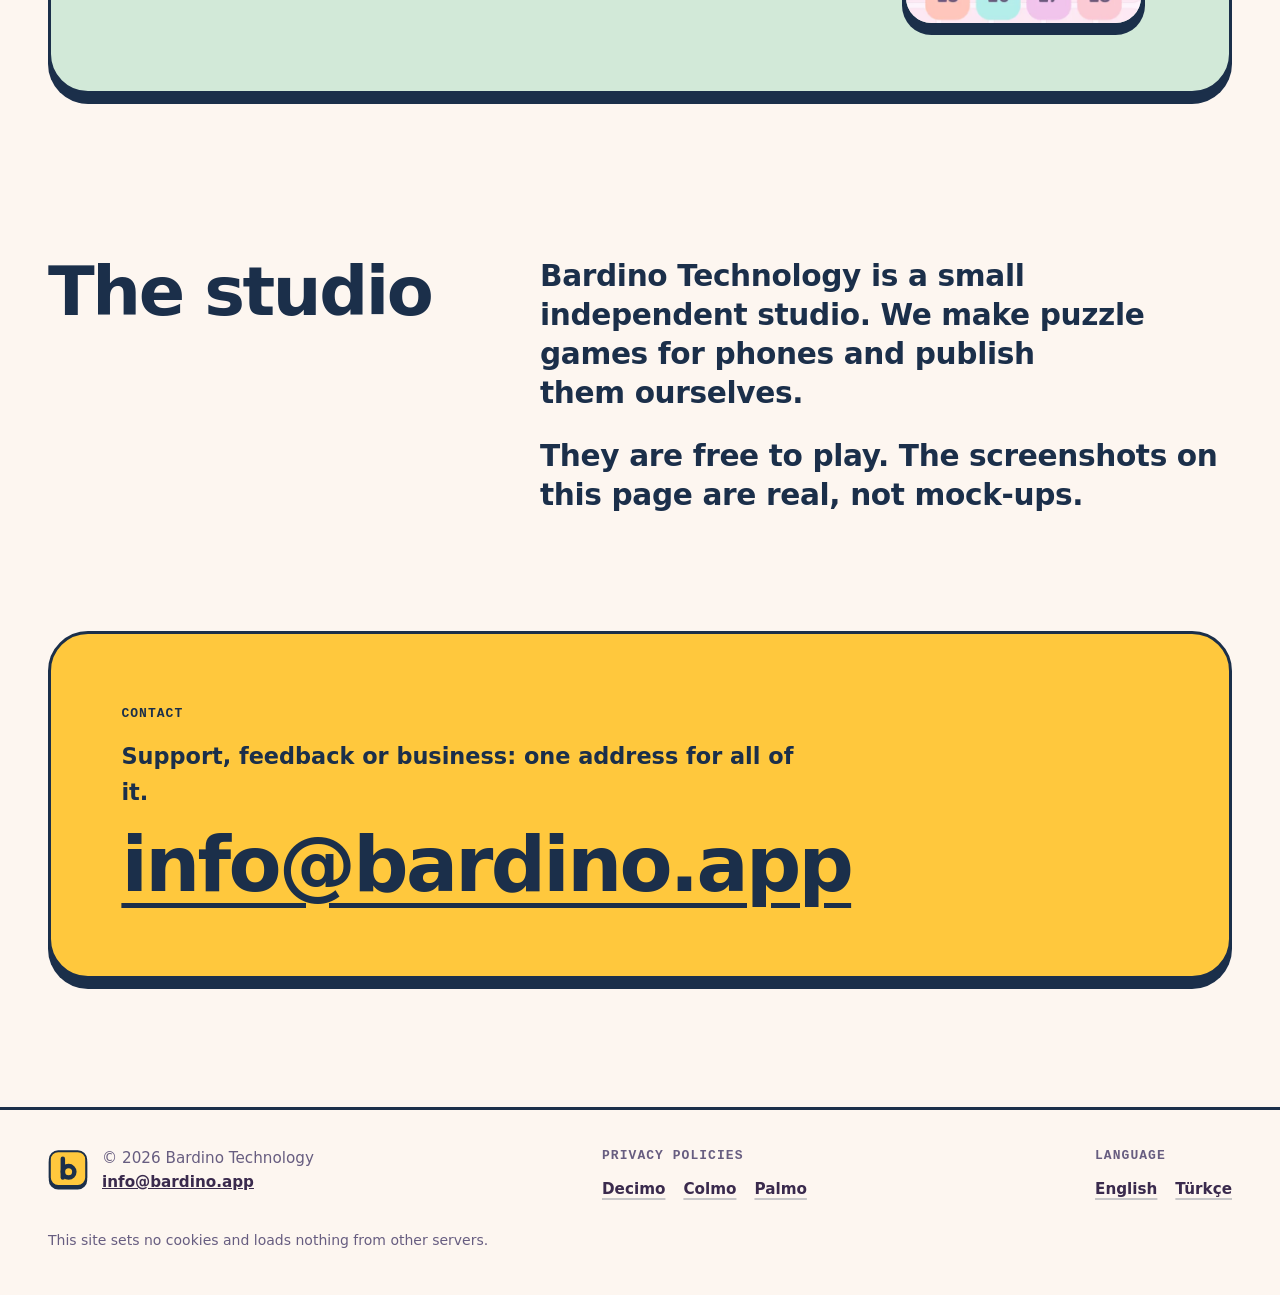
==== commit dc77550d: "Drop package names from the game cards and refresh their screenshots The cards showed com.bardino.* " ====
--- a/index.html
+++ b/index.html
@@ -147,7 +147,6 @@
           </div>
           <a class="site-link" href="https://decimo.bardino.app/"><span class="vh">Website: </span>decimo.bardino.app</a>
         </div>
-        <p class="game-id">com.bardino.numberchain</p>
       </div>
       <div class="game-shots">
         <figure class="shot"><img src="assets/games/decimo-board.webp" width="520" height="1040" alt="Decimo gameplay: a chain drawn across a grid of numbers" loading="lazy" decoding="async"></figure>
@@ -170,7 +169,6 @@
           </div>
           <a class="site-link" href="https://colmo.bardino.app/"><span class="vh">Website: </span>colmo.bardino.app</a>
         </div>
-        <p class="game-id">com.bardino.colmo</p>
       </div>
       <div class="game-shots">
         <figure class="shot"><img src="assets/games/colmo-board.webp" width="520" height="924" alt="Colmo: the board, glass jars on shelves" loading="lazy" decoding="async"></figure>
@@ -193,7 +191,6 @@
           </div>
           <a class="site-link" href="https://palmo.bardino.app/"><span class="vh">Website: </span>palmo.bardino.app</a>
         </div>
-        <p class="game-id">com.bardino.palmo</p>
       </div>
       <div class="game-shots">
         <figure class="shot"><img src="assets/games/palmo-board.webp" width="520" height="1125" alt="Palmo: the board, regions growing from numbered seeds" loading="lazy" decoding="async"></figure>
--- a/assets/site.css
+++ b/assets/site.css
@@ -227,7 +227,6 @@
   text-decoration-thickness: 3px; text-underline-offset: 6px;
 }
 .site-link:hover { text-decoration-thickness: 5px; }
-.game-id { margin-top: clamp(20px, 3vw, 32px); color: var(--g-text-2); font-family: var(--font-mono); font-size: .8125rem; }
 
 .game-shots { display: flex; align-items: flex-start; justify-content: center; }
 .shot { flex: 0 1 clamp(140px, 19vw, 262px); }
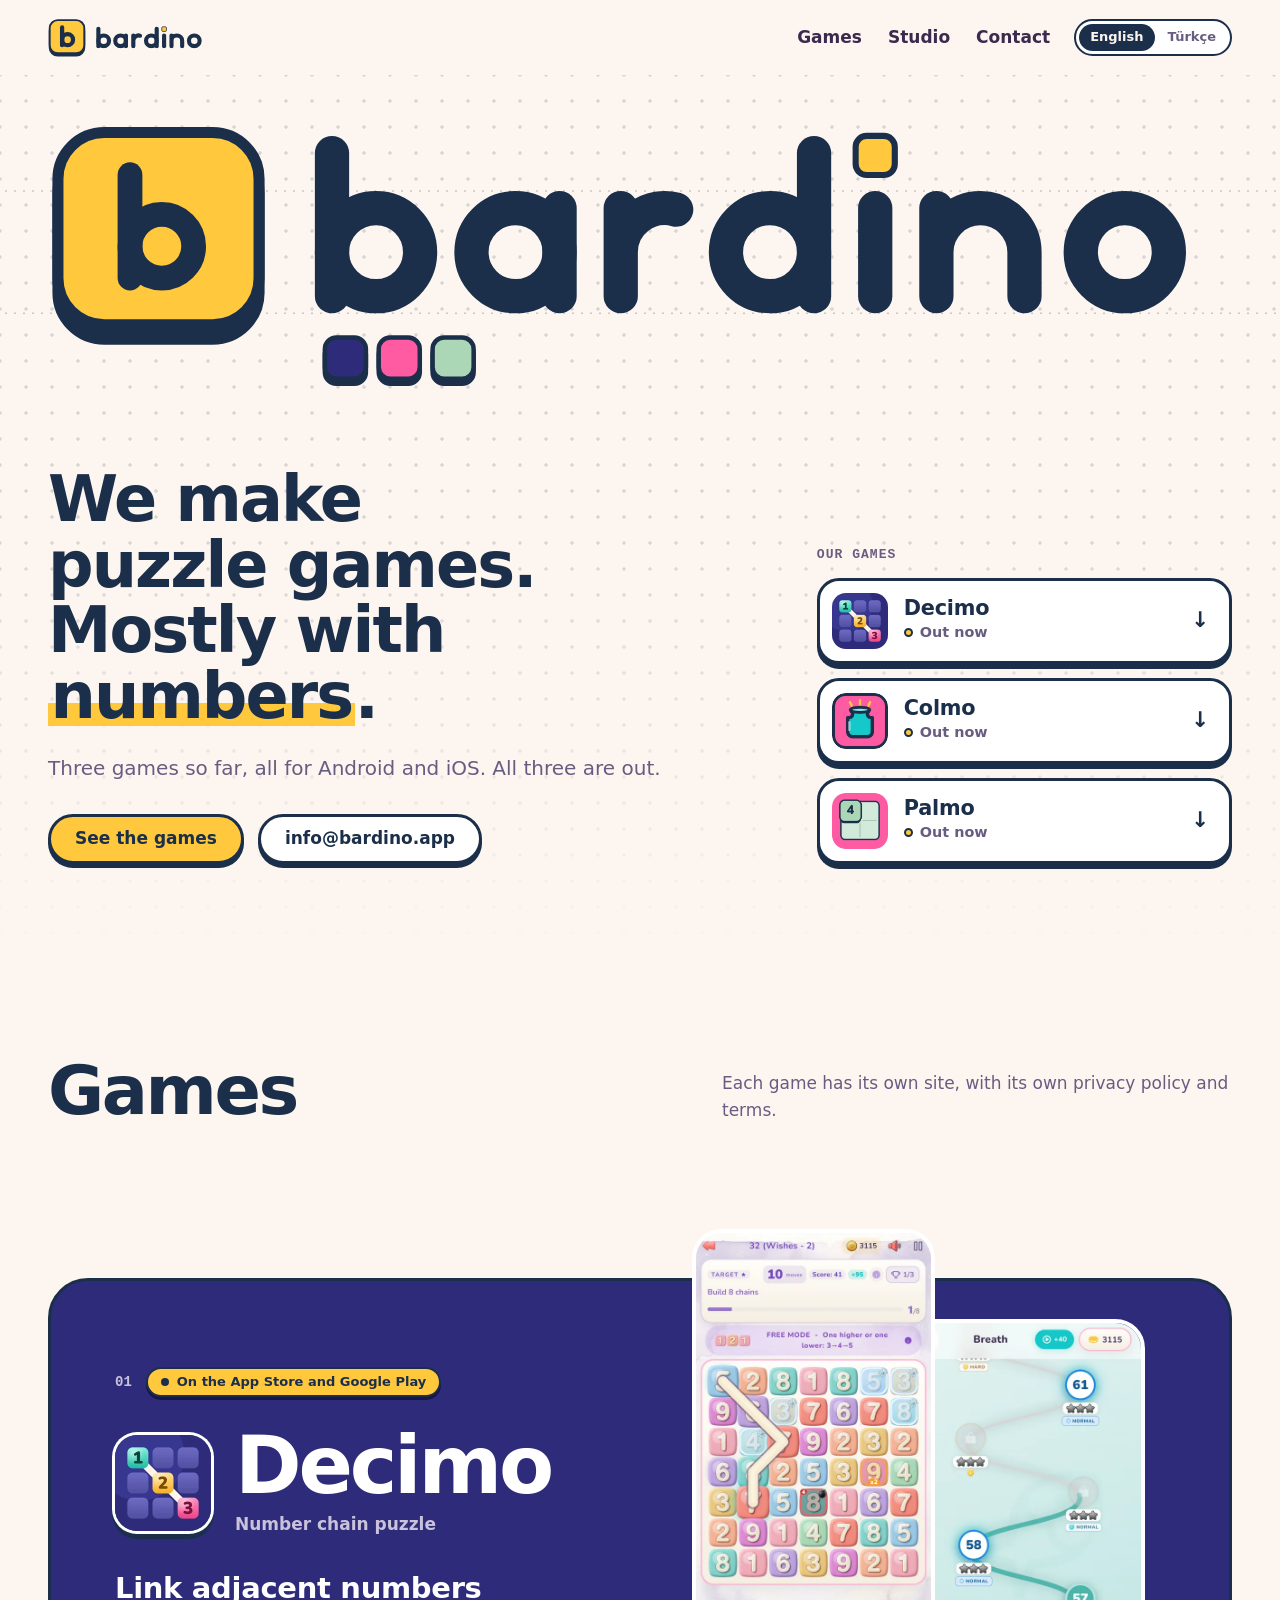
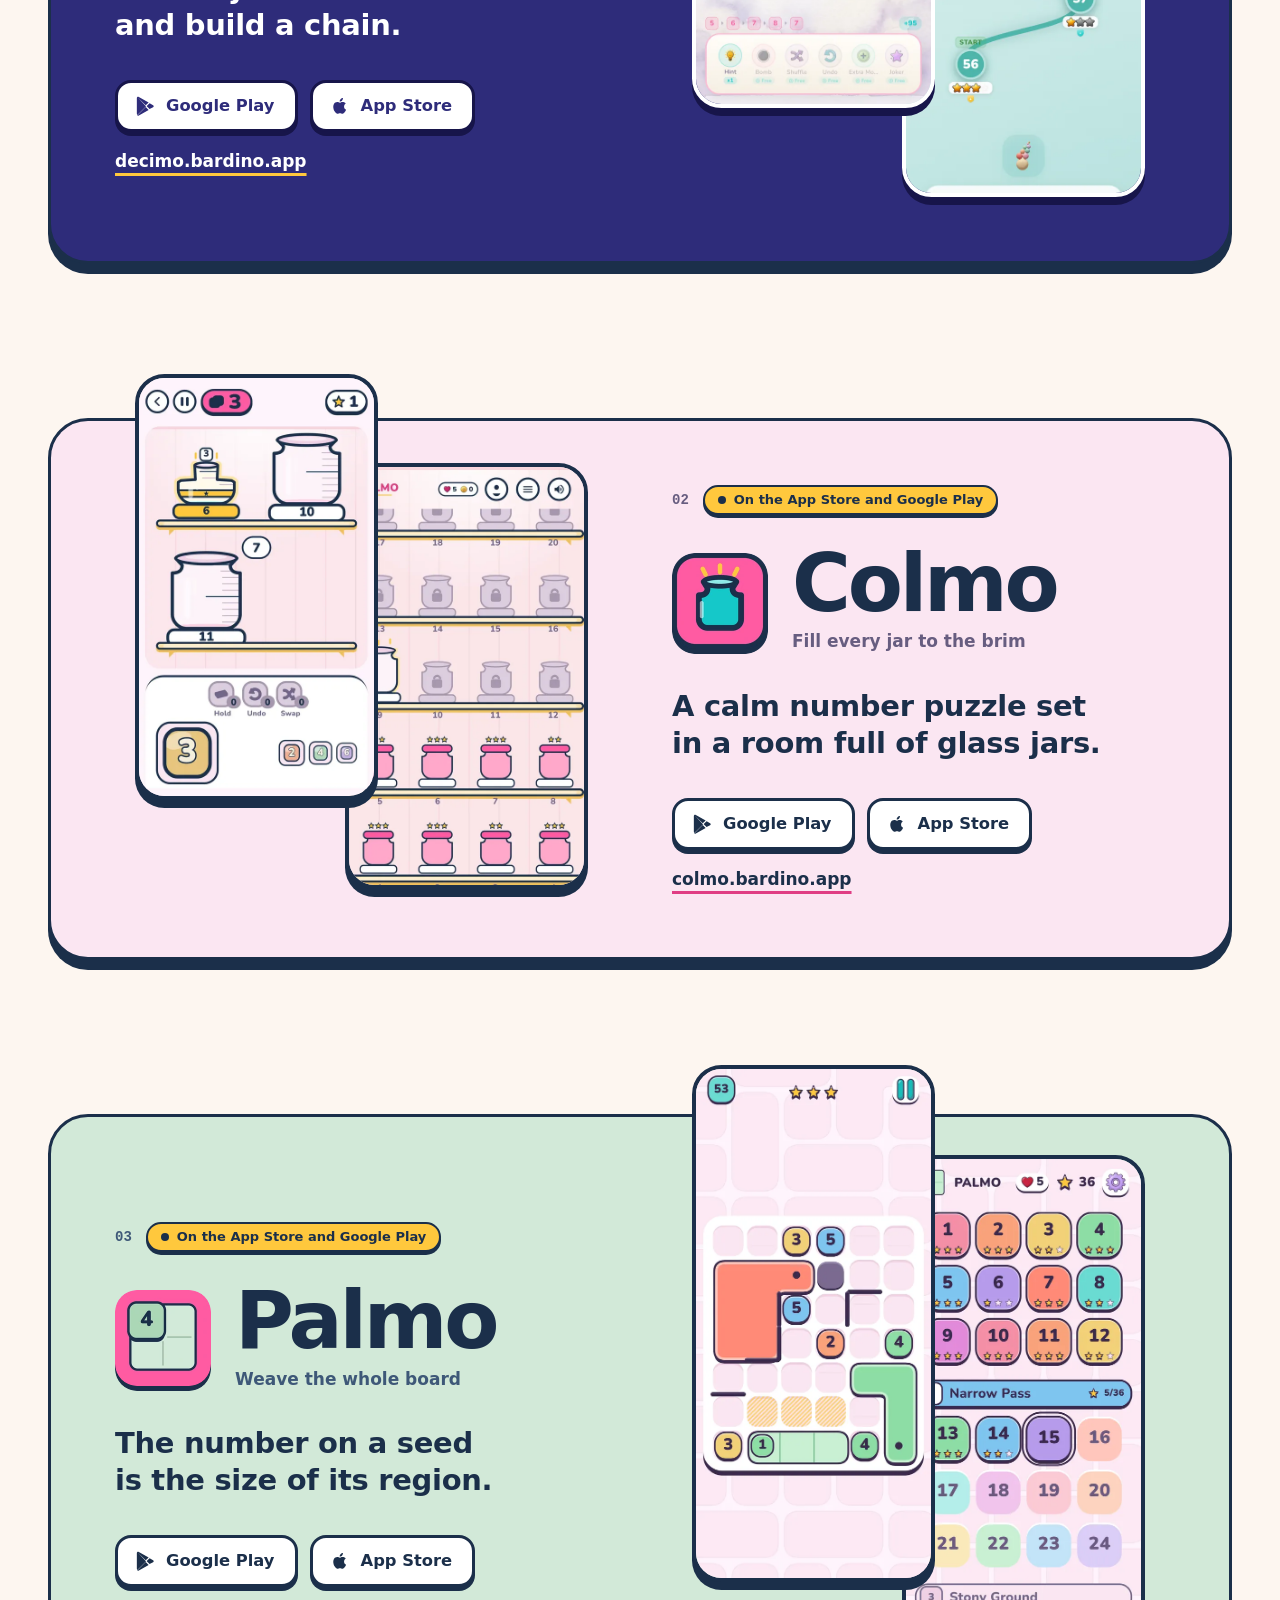
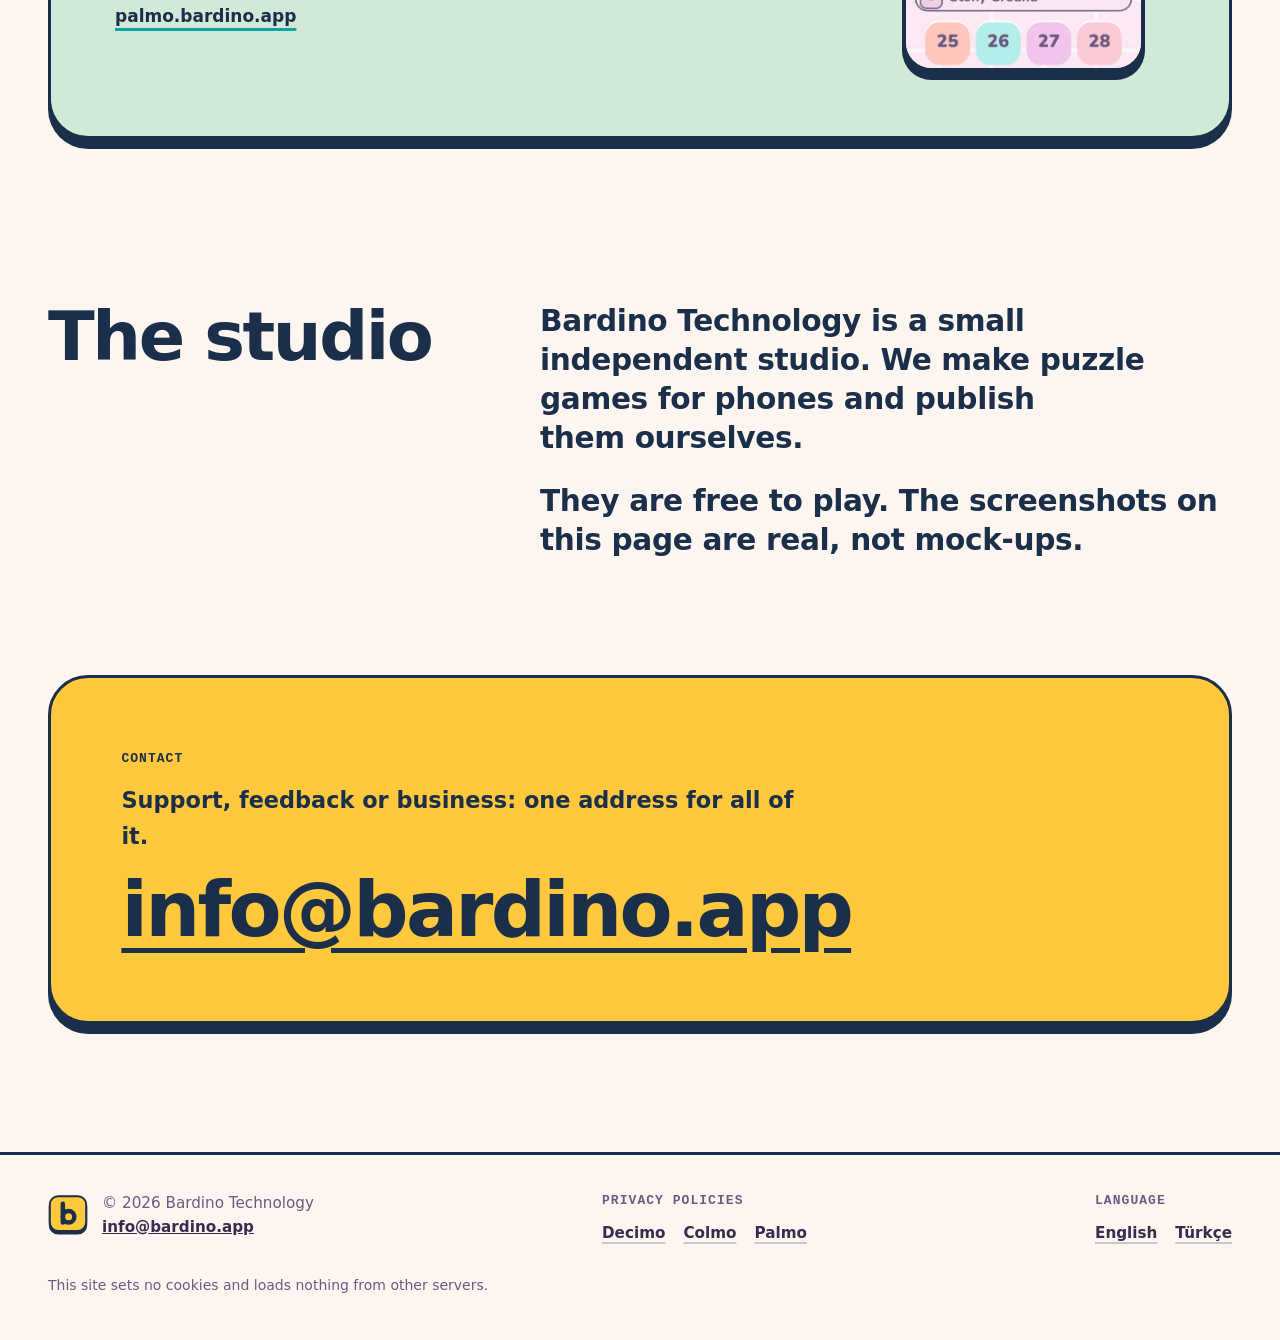
==== commit e4f8282a: "Play the Bardino intro in the hero, and describe the studio and its games for search The hero wordma" ====
--- a/index.html
+++ b/index.html
@@ -34,11 +34,99 @@
 <script type="application/ld+json">
 {
   "@context": "https://schema.org",
-  "@type": "Organization",
-  "name": "Bardino Technology",
-  "url": "https://bardino.app",
-  "email": "info@bardino.app",
-  "logo": "https://bardino.app/apple-touch-icon.png"
+  "@graph": [
+    {
+      "@type": "Organization",
+      "@id": "https://bardino.app/#org",
+      "name": "Bardino Technology",
+      "alternateName": "Bardino",
+      "url": "https://bardino.app/",
+      "email": "info@bardino.app",
+      "logo": {
+        "@type": "ImageObject",
+        "url": "https://bardino.app/apple-touch-icon.png",
+        "width": 180,
+        "height": 180
+      },
+      "contactPoint": {
+        "@type": "ContactPoint",
+        "email": "info@bardino.app",
+        "contactType": "customer support",
+        "availableLanguage": [
+          "en",
+          "tr"
+        ]
+      }
+    },
+    {
+      "@type": "WebSite",
+      "@id": "https://bardino.app/#site",
+      "name": "Bardino",
+      "alternateName": "Bardino Technology",
+      "url": "https://bardino.app/",
+      "inLanguage": "en",
+      "publisher": {
+        "@id": "https://bardino.app/#org"
+      }
+    },
+    {
+      "@type": "MobileApplication",
+      "name": "Decimo",
+      "url": "https://decimo.bardino.app/",
+      "applicationCategory": "GameApplication",
+      "operatingSystem": "Android, iOS",
+      "offers": {
+        "@type": "Offer",
+        "price": "0",
+        "priceCurrency": "USD"
+      },
+      "publisher": {
+        "@id": "https://bardino.app/#org"
+      },
+      "sameAs": [
+        "https://play.google.com/store/apps/details?id=com.bardino.numberchain",
+        "https://apps.apple.com/app/decimo-number-chain/id6792291932"
+      ]
+    },
+    {
+      "@type": "MobileApplication",
+      "name": "Colmo",
+      "url": "https://colmo.bardino.app/",
+      "applicationCategory": "GameApplication",
+      "operatingSystem": "Android, iOS",
+      "offers": {
+        "@type": "Offer",
+        "price": "0",
+        "priceCurrency": "USD"
+      },
+      "publisher": {
+        "@id": "https://bardino.app/#org"
+      },
+      "sameAs": [
+        "https://play.google.com/store/apps/details?id=com.bardino.colmo",
+        "https://apps.apple.com/app/colmo-jar-puzzle/id6805859722"
+      ]
+    },
+    {
+      "@type": "MobileApplication",
+      "name": "Palmo",
+      "url": "https://palmo.bardino.app/",
+      "applicationCategory": "GameApplication",
+      "operatingSystem": "Android, iOS",
+      "offers": {
+        "@type": "Offer",
+        "price": "0",
+        "priceCurrency": "USD"
+      },
+      "publisher": {
+        "@id": "https://bardino.app/#org"
+      },
+      "sameAs": [
+        "https://play.google.com/store/apps/details?id=com.bardino.palmo",
+        "https://apps.apple.com/app/palmo-number-weave/id6806719070"
+      ]
+    }
+  ]
 }
 </script>
 </head>
@@ -89,19 +177,7 @@
 <section class="hero">
   <div class="wrap">
     <h1><span class="vh">Bardino Technology</span>
-      <svg class="hero-wm" viewBox="0 0 716 152" aria-hidden="true" focusable="false">
-        <g class="wm-rules"><line x1="-3000" y1="50" x2="3716" y2="50"/><line x1="-3000" y1="150" x2="3716" y2="150"/></g>
-        <g fill="none" stroke="currentColor" stroke-width="28" stroke-linecap="round" stroke-linejoin="round">
-          <path d="M16 19V136"/><circle cx="52" cy="100" r="36"/>
-          <circle cx="166" cy="100" r="36"/><path d="M202 64V136"/>
-          <path d="M252 64V136M252 100A36 36 0 0 1 297.32 65.23"/>
-          <circle cx="374" cy="100" r="36"/><path d="M410 19V136"/>
-          <path d="M460 64V136"/>
-          <path d="M510 64V136M510 100A36 36 0 0 1 582 100V136"/>
-          <circle cx="664" cy="100" r="36"/>
-        </g>
-        <rect class="wm-dot" x="444" y="5" width="32" height="32" rx="9" fill="#FFC83D" stroke="currentColor" stroke-width="5"/>
-      </svg>
+      <svg class="hero-wm bardino-intro" viewBox="0 0 600 150" data-bardino-intro role="button" tabindex="0" aria-label="Play the Bardino intro with sound" data-sound="assets/bardino.mp3"><g class="wm-rules"><line x1="-3000" y1="39" x2="3600" y2="39"/><line x1="-3000" y1="101" x2="3600" y2="101"/></g><g class="bi-mark"><g transform="translate(0 6) scale(1.12)"><rect x="4.5" y="9.5" width="91" height="87" rx="21" class="bi-ef bi-es" stroke-width="5"/><rect x="4.5" y="3" width="91" height="87" rx="21" fill="#FFC83D" class="bi-es" stroke-width="5"/><g fill="none" stroke="#1B2F4A" stroke-width="11.2" stroke-linecap="round"><path d="M37.1 22.1V68.9"/><circle cx="51.5" cy="54.5" r="14.4"/></g></g></g><g class="bi-word"><g transform="translate(134 8) scale(.62)" fill="none" stroke="currentColor" stroke-width="28" stroke-linecap="round" stroke-linejoin="round"><path d="M16 19V136"/><circle cx="52" cy="100" r="36"/><circle cx="166" cy="100" r="36"/><path d="M202 64V136"/><path d="M252 64V136M252 100A36 36 0 0 1 297.32 65.23"/><circle cx="374" cy="100" r="36"/><path d="M410 19V136"/><path d="M460 64V136"/><path d="M510 64V136M510 100A36 36 0 0 1 582 100V136"/><circle cx="664" cy="100" r="36"/></g></g><g transform="translate(139 112) scale(.65)"><g class="bi-stone"><rect x="2" y="6" width="32" height="32" rx="9" class="bi-ef bi-es" stroke-width="3.5"/><rect x="2" y="2" width="32" height="32" rx="9" fill="#2E2C7A" class="bi-es" stroke-width="3.5"/></g><g class="bi-stone"><rect x="44" y="6" width="32" height="32" rx="9" class="bi-ef bi-es" stroke-width="3.5"/><rect x="44" y="2" width="32" height="32" rx="9" fill="#FF5BA3" class="bi-es" stroke-width="3.5"/></g><g class="bi-stone"><rect x="86" y="6" width="32" height="32" rx="9" class="bi-ef bi-es" stroke-width="3.5"/><rect x="86" y="2" width="32" height="32" rx="9" fill="#ABD7B6" class="bi-es" stroke-width="3.5"/></g></g><g class="bi-dot" transform="translate(419.2 30.94)"><rect x="-9.92" y="-19.84" width="19.84" height="19.84" rx="5.58" fill="#FFC83D" class="bi-es" stroke-width="3.1"/></g></svg>
     </h1>
 
     <div class="hero-body">
@@ -247,5 +323,6 @@
     <p class="fine">This site sets no cookies and loads nothing from other servers.</p>
   </div>
 </footer>
+<script src="assets/bardino-intro.js" defer></script>
 </body>
 </html>
--- a/assets/site.css
+++ b/assets/site.css
@@ -97,17 +97,16 @@
 }
 .hero-wm { width: 100%; height: auto; overflow: visible; color: var(--ink); }
 .wm-rules line { stroke: var(--rule); stroke-width: 1.5; stroke-dasharray: 2 7; vector-effect: non-scaling-stroke; }
-.wm-dot { transform-box: fill-box; transform-origin: 50% 100%; }
-@media (prefers-reduced-motion: no-preference) {
-  .wm-dot { animation: dot-drop 1s cubic-bezier(.3, .7, .4, 1) .35s both; }
-}
-@keyframes dot-drop {
-  0% { transform: translateY(-190%) rotate(-24deg); opacity: 0; }
-  40% { opacity: 1; }
-  62% { transform: translateY(6%) rotate(4deg); }
-  80% { transform: translateY(-8%) rotate(-2deg); }
-  100% { transform: none; opacity: 1; }
-}
+/* Bardino kilidi ve acilis filmi (assets/bardino-intro.js). Nokta ucarken
+   kutunun ustune cikiyor; overflow gorunur olmali. Kontur ve golge rengi
+   --bi-edge'den, yazi currentColor'dan. */
+.bardino-intro { overflow: visible; }
+.bardino-intro .bi-ef { fill: var(--bi-edge, #1B2F4A); }
+.bardino-intro .bi-es { stroke: var(--bi-edge, #1B2F4A); }
+/* Basliktaki kilit ayni film: sayfa acilinca bir kez oynar, tiklayinca
+   sesiyle yeniden. Eskiden burada yalniz noktanin dustugu bir CSS
+   animasyonu vardi; uc oyunun acilisiyla ayni film oldu. */
+.hero-wm.bardino-intro { --bi-edge: var(--edge); cursor: pointer; border-radius: 12px; }
 
 .hero-body {
   display: grid; grid-template-columns: minmax(0, 1.25fr) minmax(0, .75fr);
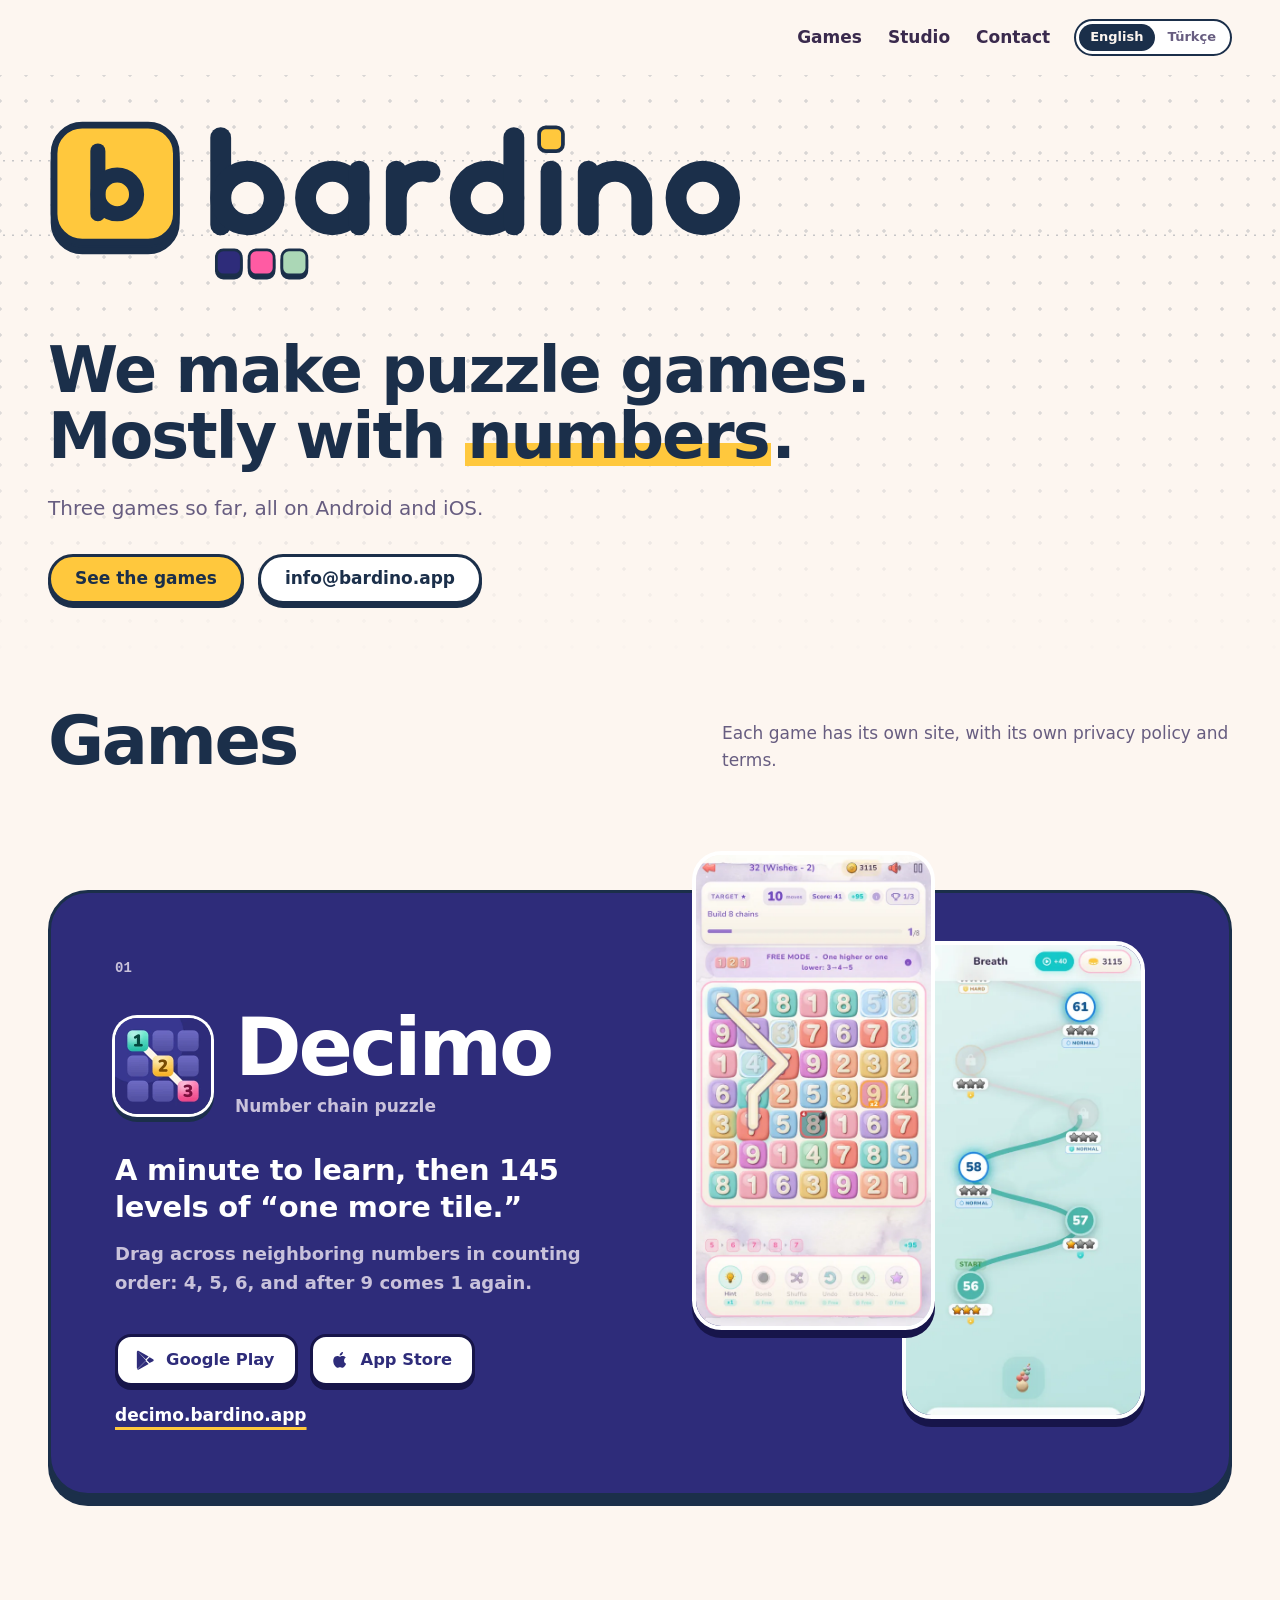
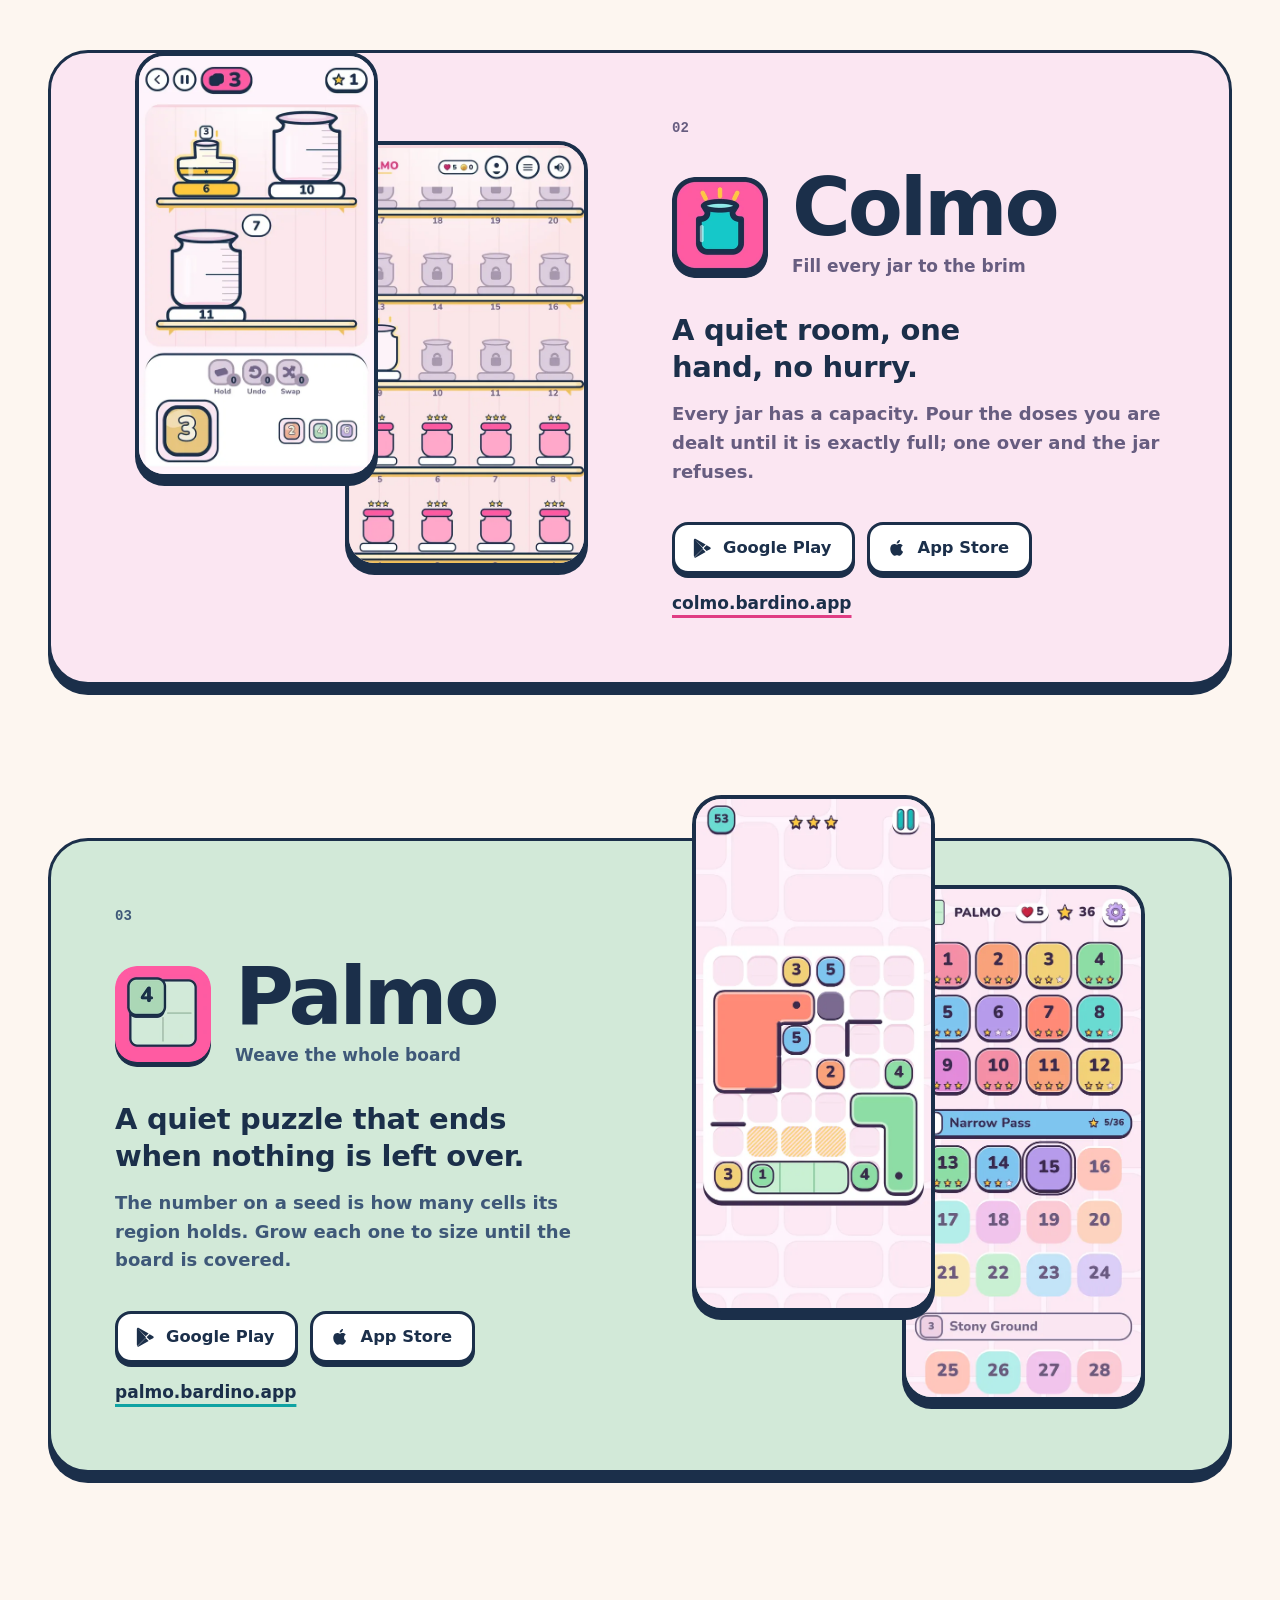
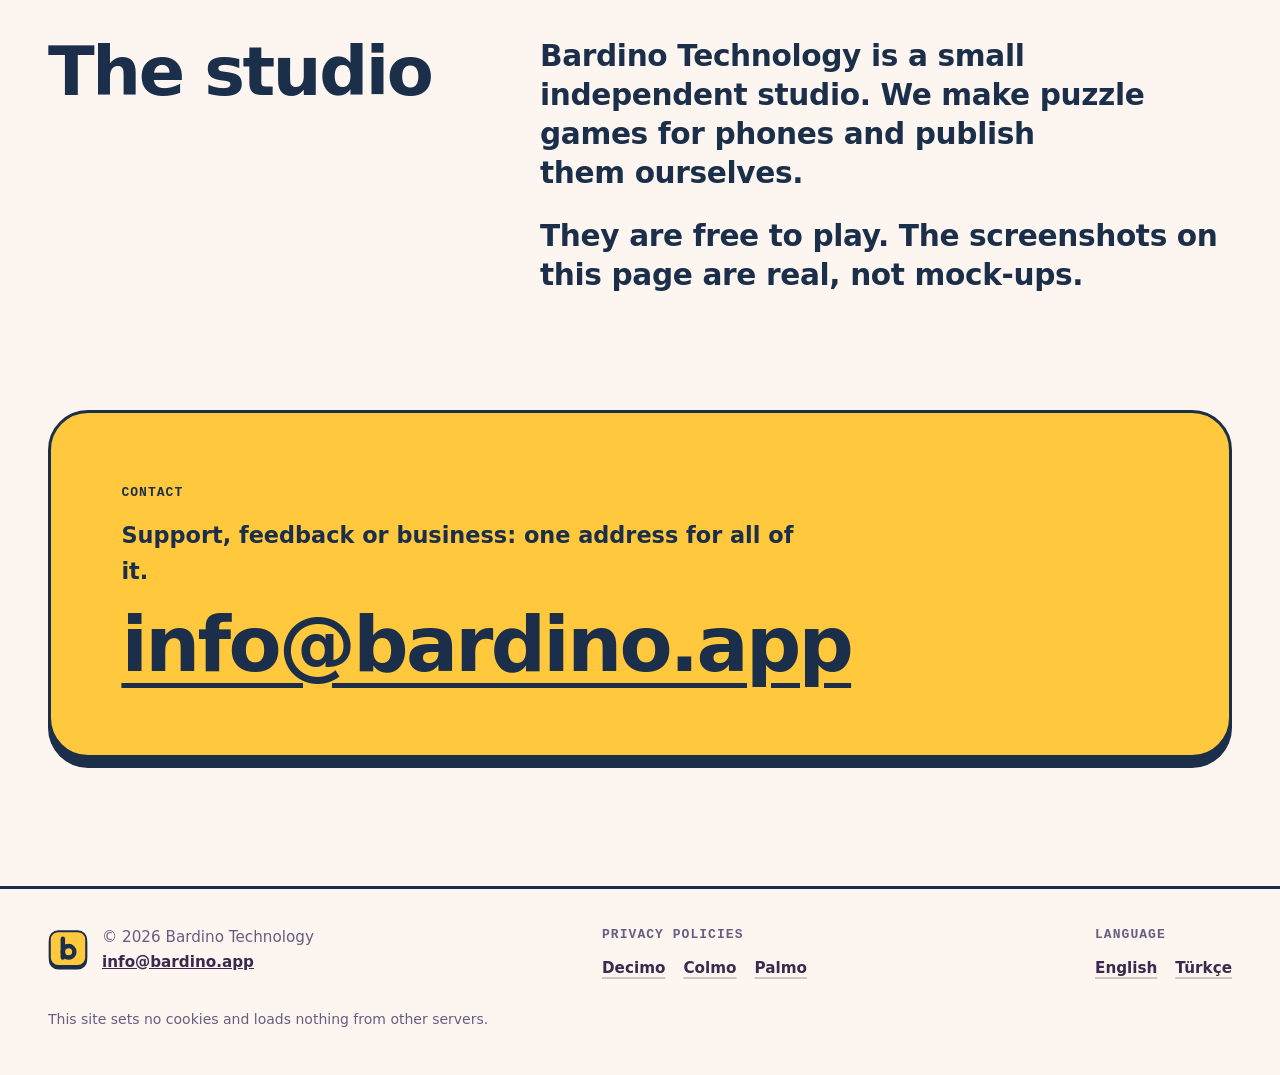
==== commit 4b4264ad: "Show the games sooner on the home page and say how each one feels The hero repeated the games: a lis" ====
--- a/index.html
+++ b/index.html
@@ -139,28 +139,12 @@
     <rect x="4.5" y="3" width="91" height="87" rx="21" fill="#FFC83D" stroke="#1B2F4A" stroke-width="5"/>
     <g fill="none" stroke="#1B2F4A" stroke-width="11.2" stroke-linecap="round"><path d="M37.1 22.1V68.9"/><circle cx="51.5" cy="54.5" r="14.4"/></g>
   </symbol>
-  <symbol id="bd-wm" viewBox="0 0 716 152">
-    <g fill="none" stroke="currentColor" stroke-width="28" stroke-linecap="round" stroke-linejoin="round">
-      <path d="M16 19V136"/><circle cx="52" cy="100" r="36"/>
-      <circle cx="166" cy="100" r="36"/><path d="M202 64V136"/>
-      <path d="M252 64V136M252 100A36 36 0 0 1 297.32 65.23"/>
-      <circle cx="374" cy="100" r="36"/><path d="M410 19V136"/>
-      <path d="M460 64V136"/>
-      <path d="M510 64V136M510 100A36 36 0 0 1 582 100V136"/>
-      <circle cx="664" cy="100" r="36"/>
-    </g>
-    <rect x="444" y="5" width="32" height="32" rx="9" fill="#FFC83D" stroke="currentColor" stroke-width="5"/>
-  </symbol>
   <symbol id="i-play" viewBox="0 0 24 24"><path d="M3.6 2.3c-.3.3-.5.8-.5 1.4v16.6c0 .6.2 1.1.5 1.4l.1.1 9.3-9.3v-.2L3.6 2.3zM17 15.4l-3.1-3.1v-.2L17 9l.1.1 3.7 2.1c1 .6 1 1.6 0 2.2L17 15.4zM16 16.4l-3.2-3.2-9.2 9.2c.4.4 1 .4 1.7 0l10.7-6zM16 8.1L5.3 2.1c-.7-.4-1.3-.4-1.7 0l9.2 9.2L16 8.1z"/></symbol>
   <symbol id="i-apple" viewBox="0 0 24 24"><path d="M16.4 12.7c0-2.2 1.8-3.3 1.9-3.4-1-1.5-2.6-1.7-3.2-1.7-1.4-.1-2.7.8-3.3.8-.7 0-1.7-.8-2.8-.8-1.5 0-2.8.8-3.6 2.1-1.5 2.6-.4 6.5 1.1 8.6.7 1 1.6 2.2 2.7 2.2 1.1 0 1.5-.7 2.8-.7 1.3 0 1.6.7 2.8.7 1.2 0 1.9-1 2.6-2.1.8-1.2 1.2-2.4 1.2-2.4s-2.2-.9-2.2-3.3zM14.3 5.9c.6-.7 1-1.7.9-2.7-.9 0-2 .6-2.6 1.3-.6.6-1.1 1.7-.9 2.6 1 .1 2-.5 2.6-1.2z"/></symbol>
 </svg>
 
 <header class="site-head">
   <div class="wrap">
-    <a class="brand" href="./" aria-label="Bardino Technology, home">
-      <svg class="brand-mark" aria-hidden="true" focusable="false"><use href="#bd-mark"/></svg>
-      <svg class="brand-wm" aria-hidden="true" focusable="false"><use href="#bd-wm"/></svg>
-    </a>
     <nav class="site-nav" aria-label="Main">
       <a href="#games">Games</a>
       <a href="#studio">Studio</a>
@@ -183,20 +167,12 @@
     <div class="hero-body">
       <div>
         <p class="statement">We make puzzle games.<br>Mostly with <em>numbers</em>.</p>
-        <p class="lead">Three games so far, all for Android and iOS. All three are out.</p>
+        <p class="lead">Three games so far, all on Android and iOS.</p>
         <div class="actions">
           <a class="btn btn-primary" href="#games">See the games</a>
           <a class="btn" href="mailto:info@bardino.app">info@bardino.app</a>
         </div>
       </div>
-      <div>
-        <p class="index-label" id="index-label">Our games</p>
-        <ul class="index" aria-labelledby="index-label">
-          <li><a href="#decimo"><img src="assets/games/decimo-icon.webp" width="56" height="56" alt=""><span><b>Decimo</b><small class="status live">Out now</small></span><span class="arrow" aria-hidden="true">&darr;</span></a></li>
-          <li><a href="#colmo"><img src="assets/games/colmo-icon.webp" width="56" height="56" alt=""><span><b>Colmo</b><small class="status live">Out now</small></span><span class="arrow" aria-hidden="true">&darr;</span></a></li>
-          <li><a href="#palmo"><img src="assets/games/palmo-icon.webp" width="56" height="56" alt=""><span><b>Palmo</b><small class="status live">Out now</small></span><span class="arrow" aria-hidden="true">&darr;</span></a></li>
-        </ul>
-      </div>
     </div>
   </div>
 </section>
@@ -210,12 +186,13 @@
 
     <article class="game game--decimo" id="decimo" aria-labelledby="decimo-name">
       <div class="game-text">
-        <p class="game-meta"><span class="game-num">01</span><span class="chip chip-live">On the App Store and Google Play</span></p>
+        <p class="game-meta"><span class="game-num">01</span></p>
         <div class="game-head">
           <img class="game-icon" src="assets/games/decimo-icon.webp" width="104" height="104" alt="" loading="lazy" decoding="async">
           <div><h3 id="decimo-name">Decimo</h3><p class="game-tag">Number chain puzzle</p></div>
         </div>
-        <p class="game-line">Link adjacent numbers and build a chain.</p>
+        <p class="game-line">A minute to learn, then 145 levels of “one more tile.”</p>
+        <p class="game-rule">Drag across neighboring numbers in counting order: 4, 5, 6, and after 9 comes 1 again.</p>
         <div class="game-actions">
           <div class="stores">
             <a class="store" href="https://play.google.com/store/apps/details?id=com.bardino.numberchain" aria-label="Decimo on Google Play"><svg aria-hidden="true" focusable="false"><use href="#i-play"/></svg>Google Play</a>
@@ -232,12 +209,13 @@
 
     <article class="game game--colmo" id="colmo" aria-labelledby="colmo-name">
       <div class="game-text">
-        <p class="game-meta"><span class="game-num">02</span><span class="chip chip-live">On the App Store and Google Play</span></p>
+        <p class="game-meta"><span class="game-num">02</span></p>
         <div class="game-head">
           <img class="game-icon" src="assets/games/colmo-icon.webp" width="104" height="104" alt="" loading="lazy" decoding="async">
           <div><h3 id="colmo-name">Colmo</h3><p class="game-tag">Fill every jar to the brim</p></div>
         </div>
-        <p class="game-line">A calm number puzzle set in a room full of glass jars.</p>
+        <p class="game-line">A quiet room, one hand, no hurry.</p>
+        <p class="game-rule">Every jar has a capacity. Pour the doses you are dealt until it is exactly full; one over and the jar refuses.</p>
         <div class="game-actions">
           <div class="stores">
             <a class="store" href="https://play.google.com/store/apps/details?id=com.bardino.colmo" aria-label="Colmo on Google Play"><svg aria-hidden="true" focusable="false"><use href="#i-play"/></svg>Google Play</a>
@@ -254,12 +232,13 @@
 
     <article class="game game--palmo" id="palmo" aria-labelledby="palmo-name">
       <div class="game-text">
-        <p class="game-meta"><span class="game-num">03</span><span class="chip chip-live">On the App Store and Google Play</span></p>
+        <p class="game-meta"><span class="game-num">03</span></p>
         <div class="game-head">
           <img class="game-icon" src="assets/games/palmo-icon.webp" width="104" height="104" alt="" loading="lazy" decoding="async">
           <div><h3 id="palmo-name">Palmo</h3><p class="game-tag">Weave the whole board</p></div>
         </div>
-        <p class="game-line">The number on a seed is the size of its region.</p>
+        <p class="game-line">A quiet puzzle that ends when nothing is left over.</p>
+        <p class="game-rule">The number on a seed is how many cells its region holds. Grow each one to size until the board is covered.</p>
         <div class="game-actions">
           <div class="stores">
             <a class="store" href="https://play.google.com/store/apps/details?id=com.bardino.palmo" aria-label="Palmo on Google Play"><svg aria-hidden="true" focusable="false"><use href="#i-play"/></svg>Google Play</a>
--- a/assets/site.css
+++ b/assets/site.css
@@ -74,9 +74,6 @@
 
 /* Header */
 .site-head .wrap { display: flex; align-items: center; gap: 16px 28px; padding-block: 18px; }
-.brand { display: inline-flex; align-items: center; gap: 10px; color: var(--ink); text-decoration: none; border-radius: 10px; }
-.brand-mark { width: 38px; height: 38px; flex: none; }
-.brand-wm { width: 106px; height: 22.5px; }
 .site-nav { margin-left: auto; display: flex; align-items: center; gap: 8px 22px; }
 .site-nav > a { padding: 6px 2px; color: var(--text); font-weight: 700; text-decoration: none; }
 .site-nav > a:hover { text-decoration: underline; text-decoration-thickness: 2px; text-underline-offset: 5px; }
@@ -87,7 +84,7 @@
 @media (max-width: 600px) { .site-nav > a { display: none; } }
 
 /* Hero */
-.hero { position: relative; isolation: isolate; overflow: clip; padding: clamp(12px, 3vw, 40px) 0 clamp(64px, 9vw, 120px); }
+.hero { position: relative; isolation: isolate; overflow: clip; padding: clamp(12px, 3vw, 40px) 0 clamp(40px, 5vw, 72px); }
 .hero::before {
   content: ""; position: absolute; inset: 0; z-index: -1;
   background-image: radial-gradient(circle, var(--dot) 1.5px, transparent 1.8px);
@@ -95,7 +92,10 @@
   -webkit-mask-image: linear-gradient(#000 50%, transparent);
   mask-image: linear-gradient(#000 50%, transparent);
 }
-.hero-wm { width: 100%; height: auto; overflow: visible; color: var(--ink); }
+/* Ana sayfada baslikta logo yok; bu kilit sayfanin tek logosu. Tam
+   genislikte masaustunde 300px'lik dev bir isaret oluyordu, kartlar ilk
+   ekrana sigmiyordu. */
+.hero-wm { width: min(100%, 720px); height: auto; overflow: visible; color: var(--ink); }
 .wm-rules line { stroke: var(--rule); stroke-width: 1.5; stroke-dasharray: 2 7; vector-effect: non-scaling-stroke; }
 /* Bardino kilidi ve acilis filmi (assets/bardino-intro.js). Nokta ucarken
    kutunun ustune cikiyor; overflow gorunur olmali. Kontur ve golge rengi
@@ -108,10 +108,7 @@
    animasyonu vardi; uc oyunun acilisiyla ayni film oldu. */
 .hero-wm.bardino-intro { --bi-edge: var(--edge); cursor: pointer; border-radius: 12px; }
 
-.hero-body {
-  display: grid; grid-template-columns: minmax(0, 1.25fr) minmax(0, .75fr);
-  gap: clamp(36px, 6vw, 96px); align-items: end; margin-top: clamp(28px, 4.5vw, 64px);
-}
+.hero-body { margin-top: clamp(24px, 3.5vw, 48px); }
 .statement {
   color: var(--ink); font-family: var(--font-display); font-weight: 800;
   font-size: clamp(2.1rem, 1.1rem + 3.6vw, 4rem); line-height: 1.03; letter-spacing: -.03em;
@@ -133,32 +130,13 @@
 .btn:active { transform: translateY(3px); box-shadow: 0 1px 0 var(--edge); }
 .btn-primary { background: var(--yellow); color: #1B2F4A; }
 
-.index-label, .foot-col h2, .contact-card h2 {
+.foot-col h2, .contact-card h2 {
   color: var(--text-2); font-family: var(--font-mono); font-size: .8125rem; font-weight: 700;
   letter-spacing: .08em; text-transform: uppercase;
 }
-.index-label { margin-bottom: 12px; }
-.index { display: grid; gap: 14px; padding: 0; list-style: none; }
-.index a {
-  display: grid; grid-template-columns: auto minmax(0, 1fr) auto; align-items: center; gap: 16px;
-  padding: 12px 20px 12px 12px; border: 3px solid var(--edge); border-radius: 22px;
-  background: var(--surface); color: var(--ink); box-shadow: 0 5px 0 var(--edge);
-  text-decoration: none; transition: transform .15s ease, box-shadow .15s ease;
-}
-.index a:hover { transform: translateY(-2px); box-shadow: 0 7px 0 var(--edge); }
-.index img { width: 56px; height: 56px; border-radius: 14px; }
-.index b { display: block; font-family: var(--font-display); font-size: 1.3rem; line-height: 1.15; letter-spacing: -.01em; }
-.index small { display: block; color: var(--text-2); font-size: .9rem; font-weight: 600; }
-.index .arrow { font-size: 1.35rem; font-weight: 800; }
-.status::before {
-  content: ""; display: inline-block; width: 9px; height: 9px; margin-right: 7px;
-  border: 2px solid currentColor; border-radius: 50%;
-}
-.status.live::before { border-color: #1B2F4A; background: var(--yellow); }
-@media (max-width: 880px) { .hero-body { grid-template-columns: 1fr; align-items: start; } }
 
 /* Games */
-.games { padding: clamp(40px, 6vw, 88px) 0 clamp(64px, 9vw, 128px); }
+.games { padding: clamp(24px, 3vw, 40px) 0 clamp(64px, 9vw, 128px); }
 .section-head { display: flex; flex-wrap: wrap; align-items: end; justify-content: space-between; gap: 16px 40px; }
 .section-head h2, .studio h2 {
   color: var(--ink); font-family: var(--font-display); font-weight: 800;
@@ -177,6 +155,7 @@
   background: var(--g-bg); color: var(--g-text); box-shadow: 0 10px 0 var(--edge);
   scroll-margin-top: clamp(80px, 11vw, 150px);
 }
+.section-head + .game { margin-top: clamp(72px, 9vw, 136px); }
 .game--decimo {
   --g-bg: #2E2C7A; --g-head: #FFFFFF; --g-text: #E4DFF2; --g-text-2: #C9C2DB; --g-accent: #FFC83D;
   --g-shot-edge: #FFFFFF; --g-shot-lift: #17154A; --g-btn-fg: #2E2C7A; --g-btn-edge: #17154A; --focus: #FFC83D;
@@ -186,13 +165,6 @@
 .game-text { position: relative; z-index: 2; }
 .game-meta { display: flex; flex-wrap: wrap; align-items: center; gap: 10px 14px; }
 .game-num { color: var(--g-text-2); font-family: var(--font-mono); font-size: .875rem; font-weight: 700; }
-.chip {
-  display: inline-flex; align-items: center; gap: 8px; padding: 5px 13px;
-  border: 2px solid currentColor; border-radius: 999px; color: var(--g-head);
-  font-size: .8125rem; font-weight: 800; line-height: 1.2;
-}
-.chip::before { content: ""; width: 8px; height: 8px; border-radius: 50%; background: currentColor; }
-.chip-live { border-color: #1B2F4A; background: var(--yellow); color: #1B2F4A; box-shadow: 0 3px 0 var(--g-btn-edge); }
 .game-head { display: flex; align-items: center; gap: clamp(14px, 2vw, 24px); margin-top: clamp(20px, 3vw, 32px); }
 .game-icon { flex: none; width: clamp(64px, 7.5vw, 104px); border-radius: 23%; filter: drop-shadow(0 5px 0 var(--g-edge)); }
 /* Decimo's icon is navy on a navy panel; the white ring is the frame Decimo's own site uses. */
@@ -207,6 +179,7 @@
   font-size: clamp(1.25rem, 1.05rem + .95vw, 1.85rem); font-weight: 650; line-height: 1.28;
   letter-spacing: -.01em; text-wrap: balance;
 }
+.game-rule { max-width: 30em; margin-top: 14px; color: var(--g-text-2); font-size: clamp(1rem, .95rem + .25vw, 1.125rem); font-weight: 600; }
 .game-actions { display: flex; flex-wrap: wrap; align-items: center; gap: 16px 24px; margin-top: clamp(24px, 3vw, 36px); }
 .stores { display: flex; flex-wrap: wrap; gap: 12px; }
 .store {
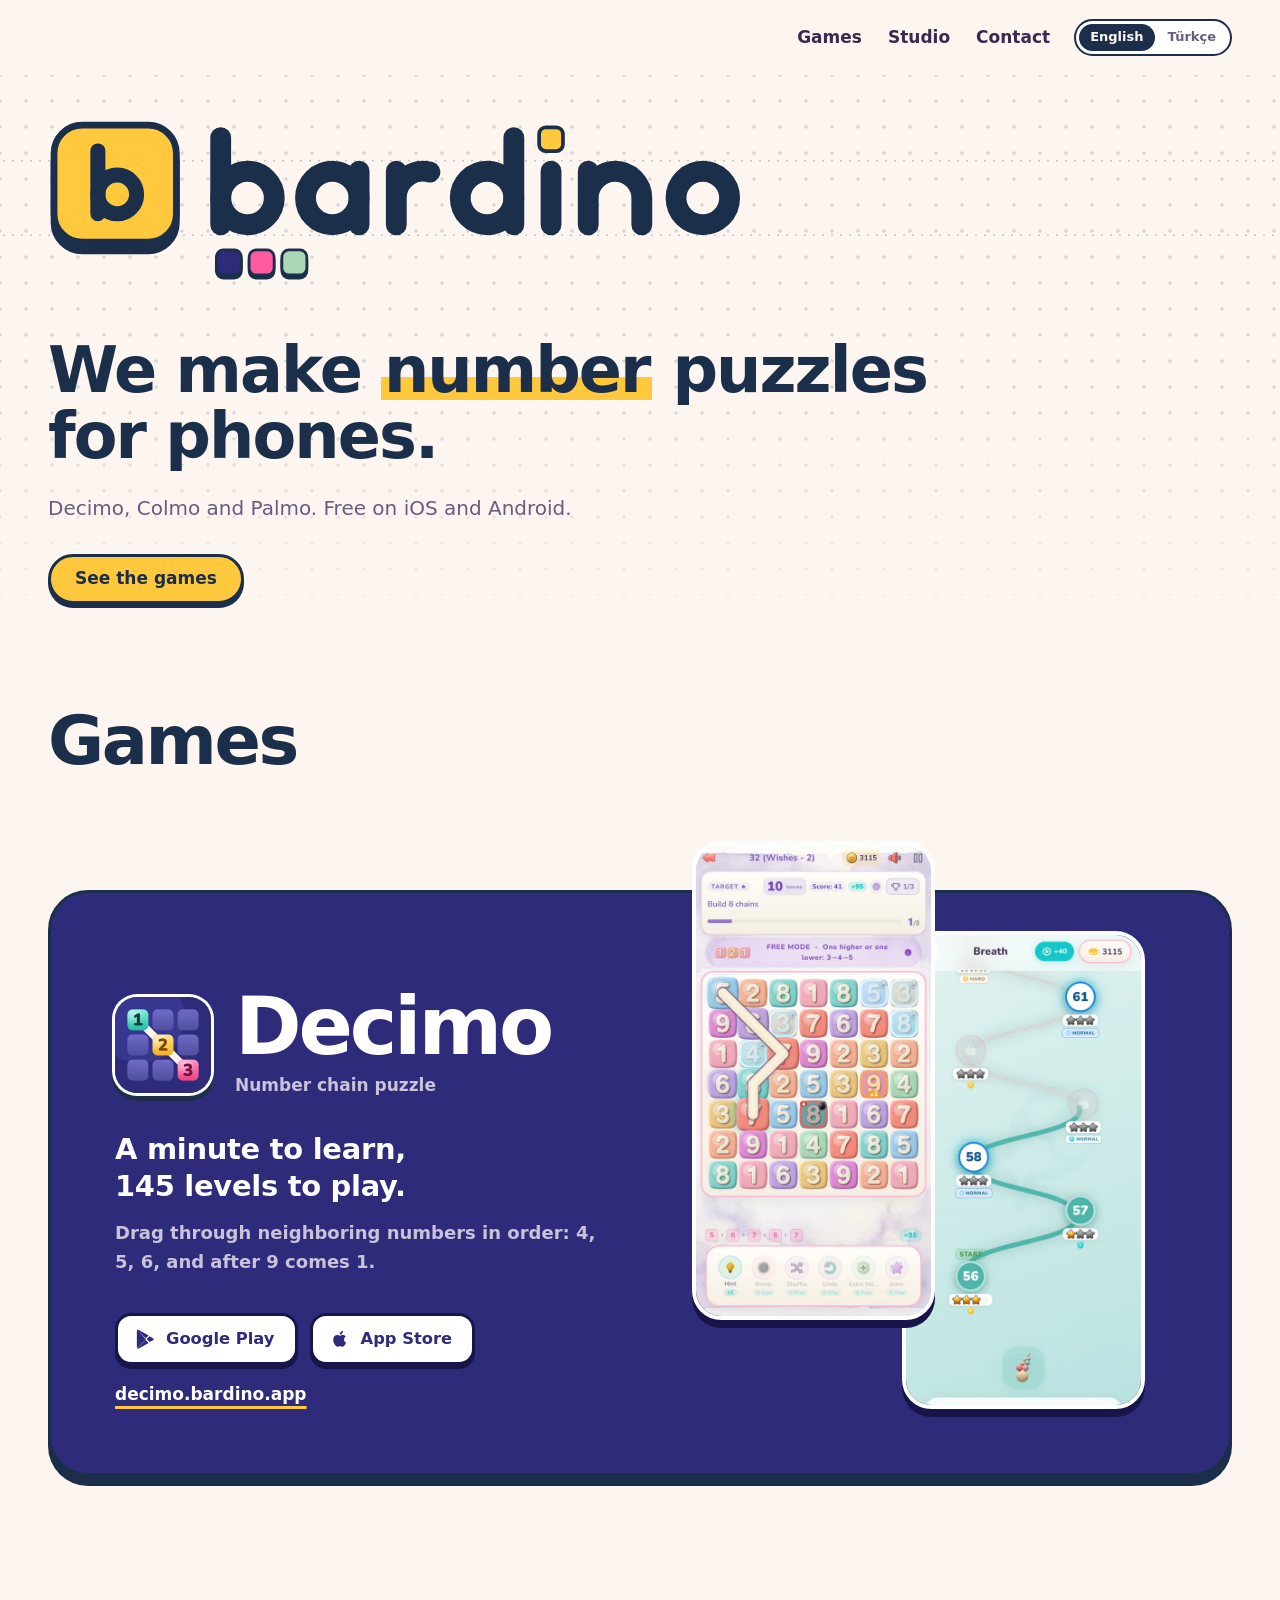
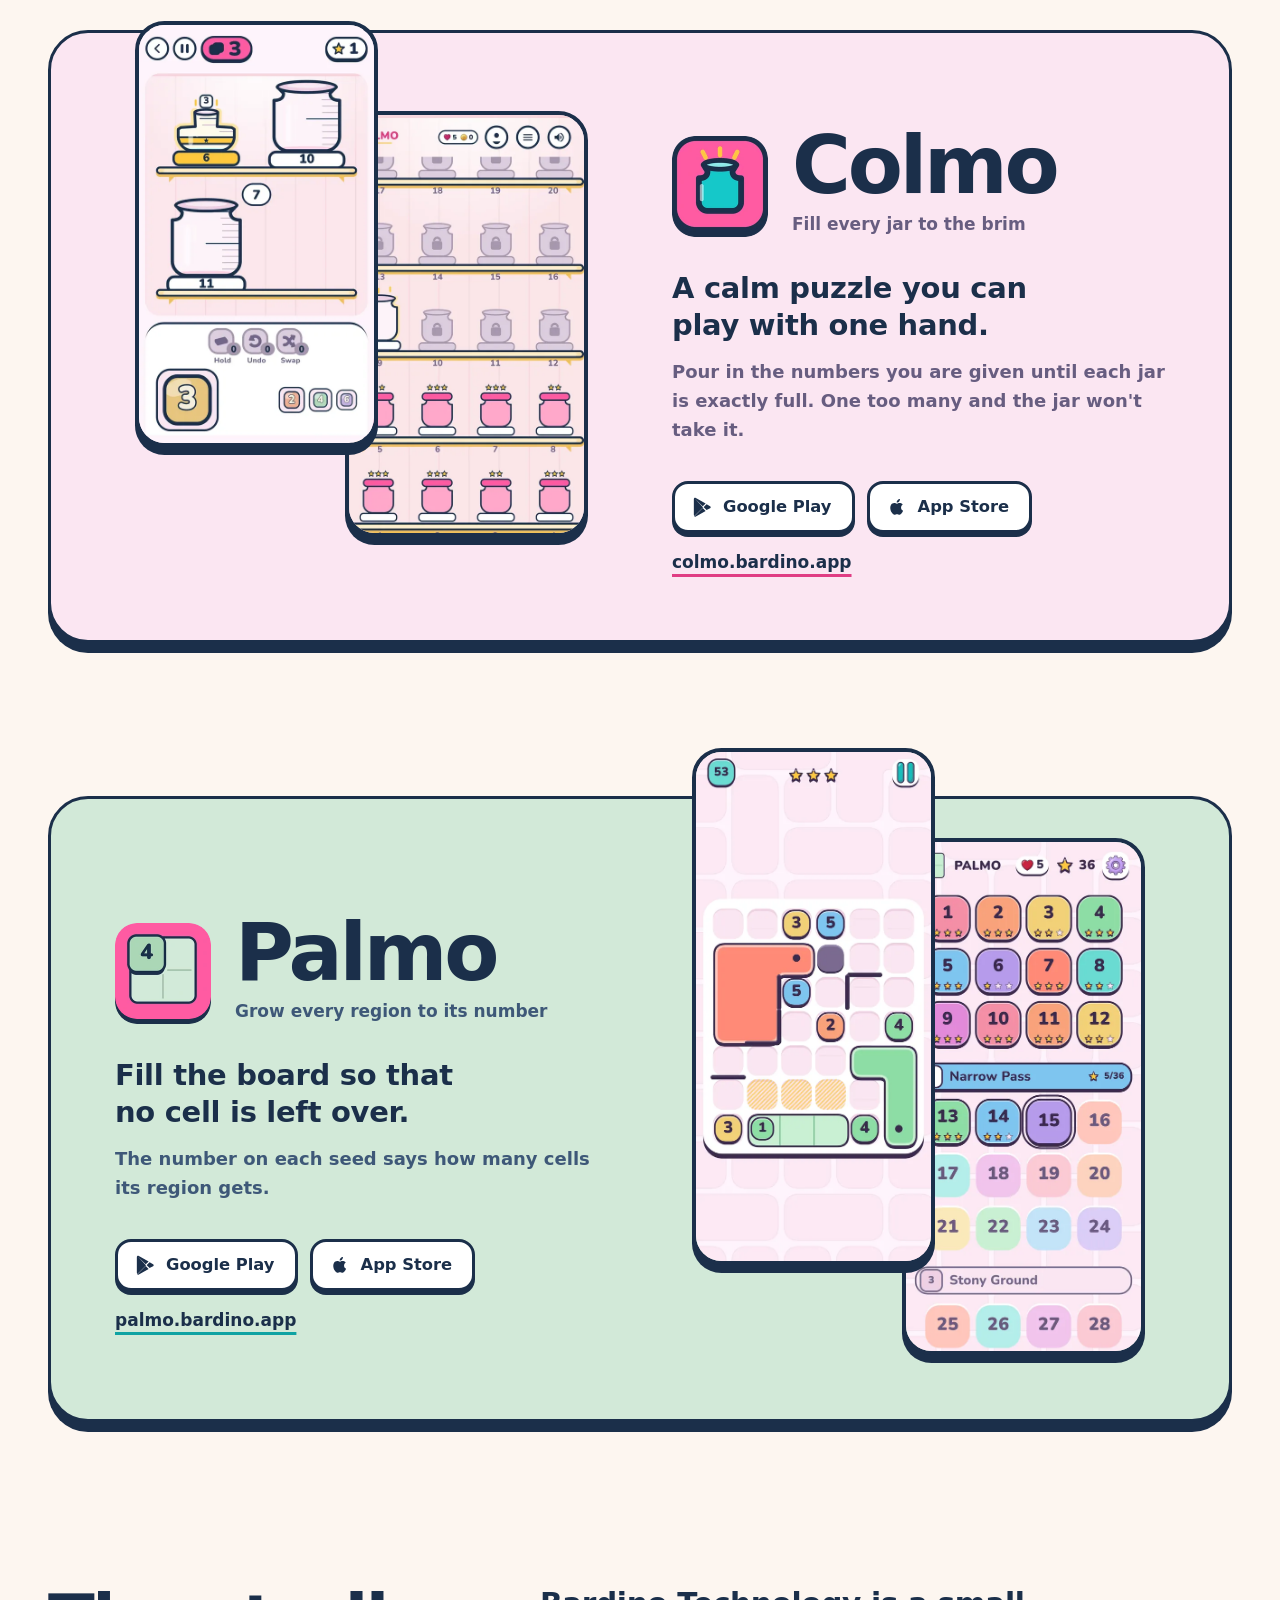
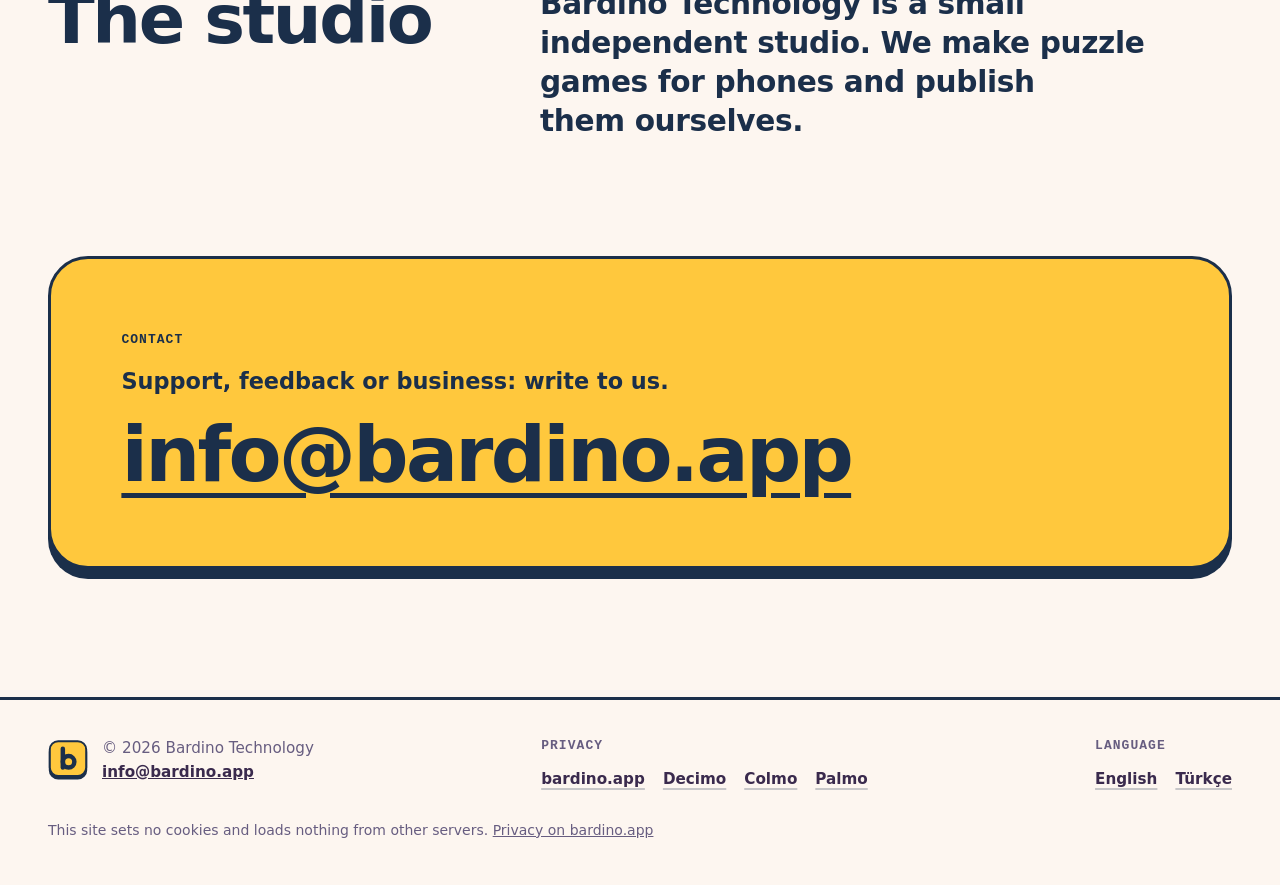
==== commit f1feadbd: "Plainer home page copy and a privacy page for bardino.app itself After the outside review: the hero " ====
--- a/index.html
+++ b/index.html
@@ -166,11 +166,10 @@
 
     <div class="hero-body">
       <div>
-        <p class="statement">We make puzzle games.<br>Mostly with <em>numbers</em>.</p>
-        <p class="lead">Three games so far, all on Android and iOS.</p>
+        <p class="statement">We make <em>number</em> puzzles<br>for phones.</p>
+        <p class="lead">Decimo, Colmo and Palmo. Free on iOS and Android.</p>
         <div class="actions">
           <a class="btn btn-primary" href="#games">See the games</a>
-          <a class="btn" href="mailto:info@bardino.app">info@bardino.app</a>
         </div>
       </div>
     </div>
@@ -181,18 +180,16 @@
   <div class="wrap">
     <div class="section-head">
       <h2 id="games-title">Games</h2>
-      <p>Each game has its own site, with its own privacy policy and terms.</p>
     </div>
 
     <article class="game game--decimo" id="decimo" aria-labelledby="decimo-name">
       <div class="game-text">
-        <p class="game-meta"><span class="game-num">01</span></p>
         <div class="game-head">
           <img class="game-icon" src="assets/games/decimo-icon.webp" width="104" height="104" alt="" loading="lazy" decoding="async">
           <div><h3 id="decimo-name">Decimo</h3><p class="game-tag">Number chain puzzle</p></div>
         </div>
-        <p class="game-line">A minute to learn, then 145 levels of “one more tile.”</p>
-        <p class="game-rule">Drag across neighboring numbers in counting order: 4, 5, 6, and after 9 comes 1 again.</p>
+        <p class="game-line">A minute to learn, 145 levels to play.</p>
+        <p class="game-rule">Drag through neighboring numbers in order: 4, 5, 6, and after 9 comes 1.</p>
         <div class="game-actions">
           <div class="stores">
             <a class="store" href="https://play.google.com/store/apps/details?id=com.bardino.numberchain" aria-label="Decimo on Google Play"><svg aria-hidden="true" focusable="false"><use href="#i-play"/></svg>Google Play</a>
@@ -209,13 +206,12 @@
 
     <article class="game game--colmo" id="colmo" aria-labelledby="colmo-name">
       <div class="game-text">
-        <p class="game-meta"><span class="game-num">02</span></p>
         <div class="game-head">
           <img class="game-icon" src="assets/games/colmo-icon.webp" width="104" height="104" alt="" loading="lazy" decoding="async">
           <div><h3 id="colmo-name">Colmo</h3><p class="game-tag">Fill every jar to the brim</p></div>
         </div>
-        <p class="game-line">A quiet room, one hand, no hurry.</p>
-        <p class="game-rule">Every jar has a capacity. Pour the doses you are dealt until it is exactly full; one over and the jar refuses.</p>
+        <p class="game-line">A calm puzzle you can play with one hand.</p>
+        <p class="game-rule">Pour in the numbers you are given until each jar is exactly full. One too many and the jar won't take it.</p>
         <div class="game-actions">
           <div class="stores">
             <a class="store" href="https://play.google.com/store/apps/details?id=com.bardino.colmo" aria-label="Colmo on Google Play"><svg aria-hidden="true" focusable="false"><use href="#i-play"/></svg>Google Play</a>
@@ -232,13 +228,12 @@
 
     <article class="game game--palmo" id="palmo" aria-labelledby="palmo-name">
       <div class="game-text">
-        <p class="game-meta"><span class="game-num">03</span></p>
         <div class="game-head">
           <img class="game-icon" src="assets/games/palmo-icon.webp" width="104" height="104" alt="" loading="lazy" decoding="async">
-          <div><h3 id="palmo-name">Palmo</h3><p class="game-tag">Weave the whole board</p></div>
-        </div>
-        <p class="game-line">A quiet puzzle that ends when nothing is left over.</p>
-        <p class="game-rule">The number on a seed is how many cells its region holds. Grow each one to size until the board is covered.</p>
+          <div><h3 id="palmo-name">Palmo</h3><p class="game-tag">Grow every region to its number</p></div>
+        </div>
+        <p class="game-line">Fill the board so that no cell is left over.</p>
+        <p class="game-rule">The number on each seed says how many cells its region gets.</p>
         <div class="game-actions">
           <div class="stores">
             <a class="store" href="https://play.google.com/store/apps/details?id=com.bardino.palmo" aria-label="Palmo on Google Play"><svg aria-hidden="true" focusable="false"><use href="#i-play"/></svg>Google Play</a>
@@ -260,7 +255,6 @@
     <h2 id="studio-title">The studio</h2>
     <div class="studio-copy">
       <p>Bardino Technology is a small independent studio. We make puzzle games for phones and publish them ourselves.</p>
-      <p>They are free to play. The screenshots on this page are real, not mock-ups.</p>
     </div>
   </div>
 </section>
@@ -269,8 +263,8 @@
   <div class="wrap">
     <div class="contact-card">
       <h2 id="contact-title">Contact</h2>
-      <p>Support, feedback or business: one address for all of it.</p>
-      <a class="mail" href="mailto:info@bardino.app">info@bardino.app</a>
+      <p>Support, feedback or business: write to us.</p>
+      <!--email_off--><a class="mail" href="mailto:info@bardino.app">info@bardino.app</a><!--/email_off-->
     </div>
   </div>
 </section>
@@ -281,11 +275,12 @@
     <div class="foot-grid">
       <div class="foot-brand">
         <svg aria-hidden="true" focusable="false"><use href="#bd-mark"/></svg>
-        <p>&copy; 2026 Bardino Technology<br><a href="mailto:info@bardino.app">info@bardino.app</a></p>
+        <p>&copy; 2026 Bardino Technology<br><!--email_off--><a href="mailto:info@bardino.app">info@bardino.app</a><!--/email_off--></p>
       </div>
       <div class="foot-col">
-        <h2>Privacy policies</h2>
+        <h2>Privacy</h2>
         <ul>
+          <li><a href="privacy.html">bardino.app<span class="vh"> privacy</span></a></li>
           <li><a href="https://decimo.bardino.app/privacy-policy.html">Decimo<span class="vh"> privacy policy</span></a></li>
           <li><a href="https://colmo.bardino.app/privacy.html">Colmo<span class="vh"> privacy policy</span></a></li>
           <li><a href="https://palmo.bardino.app/privacy.html">Palmo<span class="vh"> privacy policy</span></a></li>
@@ -299,7 +294,7 @@
         </ul>
       </div>
     </div>
-    <p class="fine">This site sets no cookies and loads nothing from other servers.</p>
+    <p class="fine">This site sets no cookies and loads nothing from other servers. <a href="privacy.html">Privacy on bardino.app</a></p>
   </div>
 </footer>
 <script src="assets/bardino-intro.js" defer></script>
--- a/assets/site.css
+++ b/assets/site.css
@@ -243,6 +243,23 @@
 }
 .mail:hover { text-decoration-thickness: .11em; }
 
+/* Uyelik metinleri (uyelik/*.html, tools/uyelik.py uretir) */
+.doc-home { display: inline-flex; align-items: center; gap: 10px; color: var(--ink); font-family: var(--font-display); font-size: 1.35rem; font-weight: 800; text-decoration: none; }
+.doc-home img { width: 38px; height: 38px; }
+.doc { max-width: 46rem; padding-block: clamp(16px, 3vw, 40px) clamp(48px, 7vw, 96px); }
+.doc article + article { margin-top: clamp(48px, 7vw, 88px); padding-top: clamp(32px, 5vw, 56px); border-top: 3px solid var(--edge); }
+.doc h1 { color: var(--ink); font-family: var(--font-display); font-size: clamp(1.9rem, 1.3rem + 2.6vw, 3rem); font-weight: 800; line-height: 1.08; letter-spacing: -.025em; text-wrap: balance; }
+.doc h2 { margin-top: 2em; color: var(--ink); font-family: var(--font-display); font-size: clamp(1.25rem, 1.1rem + .7vw, 1.6rem); font-weight: 800; line-height: 1.2; }
+.doc p, .doc ul, .doc ol, .doc .doc-table { margin-top: .9em; }
+.doc ul, .doc ol { padding-left: 1.4em; }
+.doc li + li { margin-top: .35em; }
+.doc a { color: var(--ink); font-weight: 700; text-decoration-thickness: 2px; text-underline-offset: 3px; }
+.doc .doc-table { overflow-x: auto; }
+.doc table { width: 100%; border-collapse: collapse; font-size: .95rem; }
+.doc th, .doc td { padding: 10px 12px; border: 2px solid var(--rule); text-align: left; vertical-align: top; }
+.doc th { background: var(--surface); color: var(--ink); }
+.doc blockquote { margin: 1em 0 0; padding: 12px 16px; border-left: 4px solid var(--yellow); background: var(--surface); }
+
 /* Footer */
 .site-foot { padding: 36px 0 44px; border-top: 3px solid var(--edge); font-size: .95rem; }
 .foot-grid { display: flex; flex-wrap: wrap; align-items: flex-start; justify-content: space-between; gap: 28px 48px; }
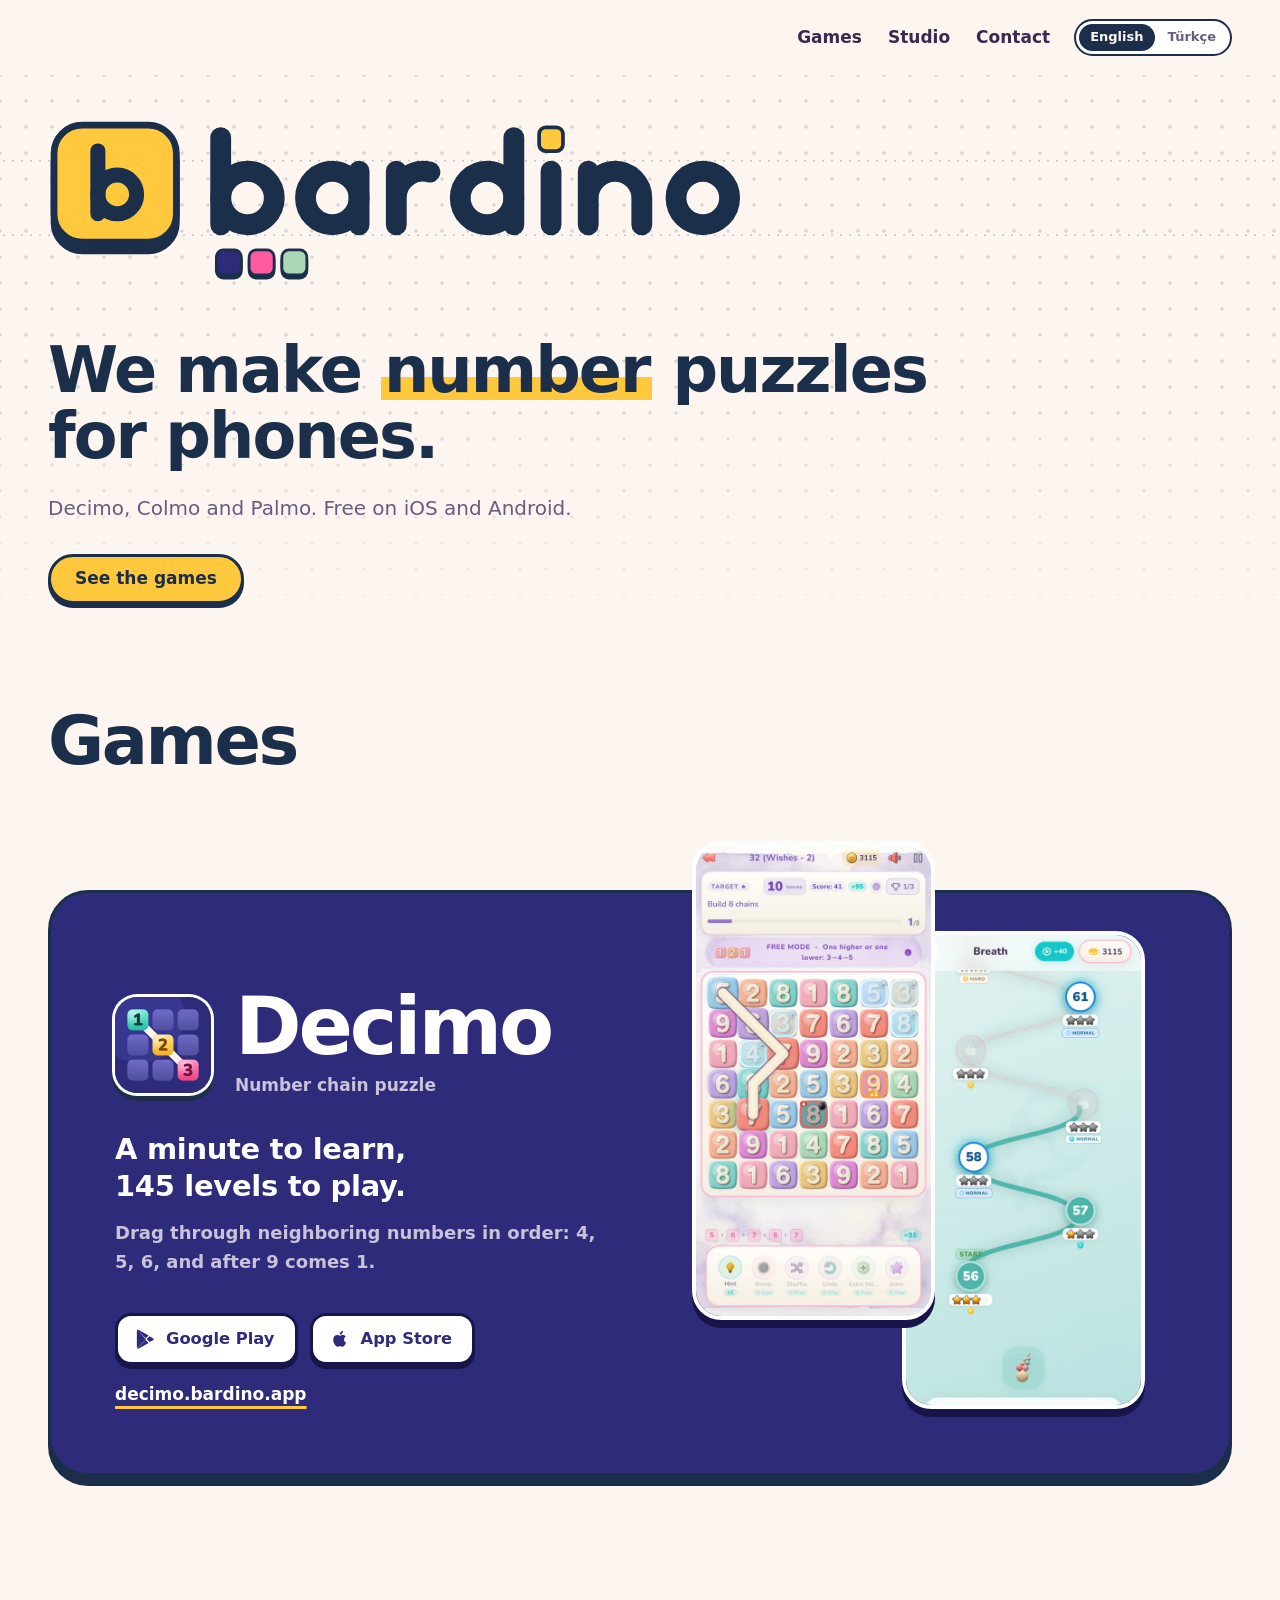
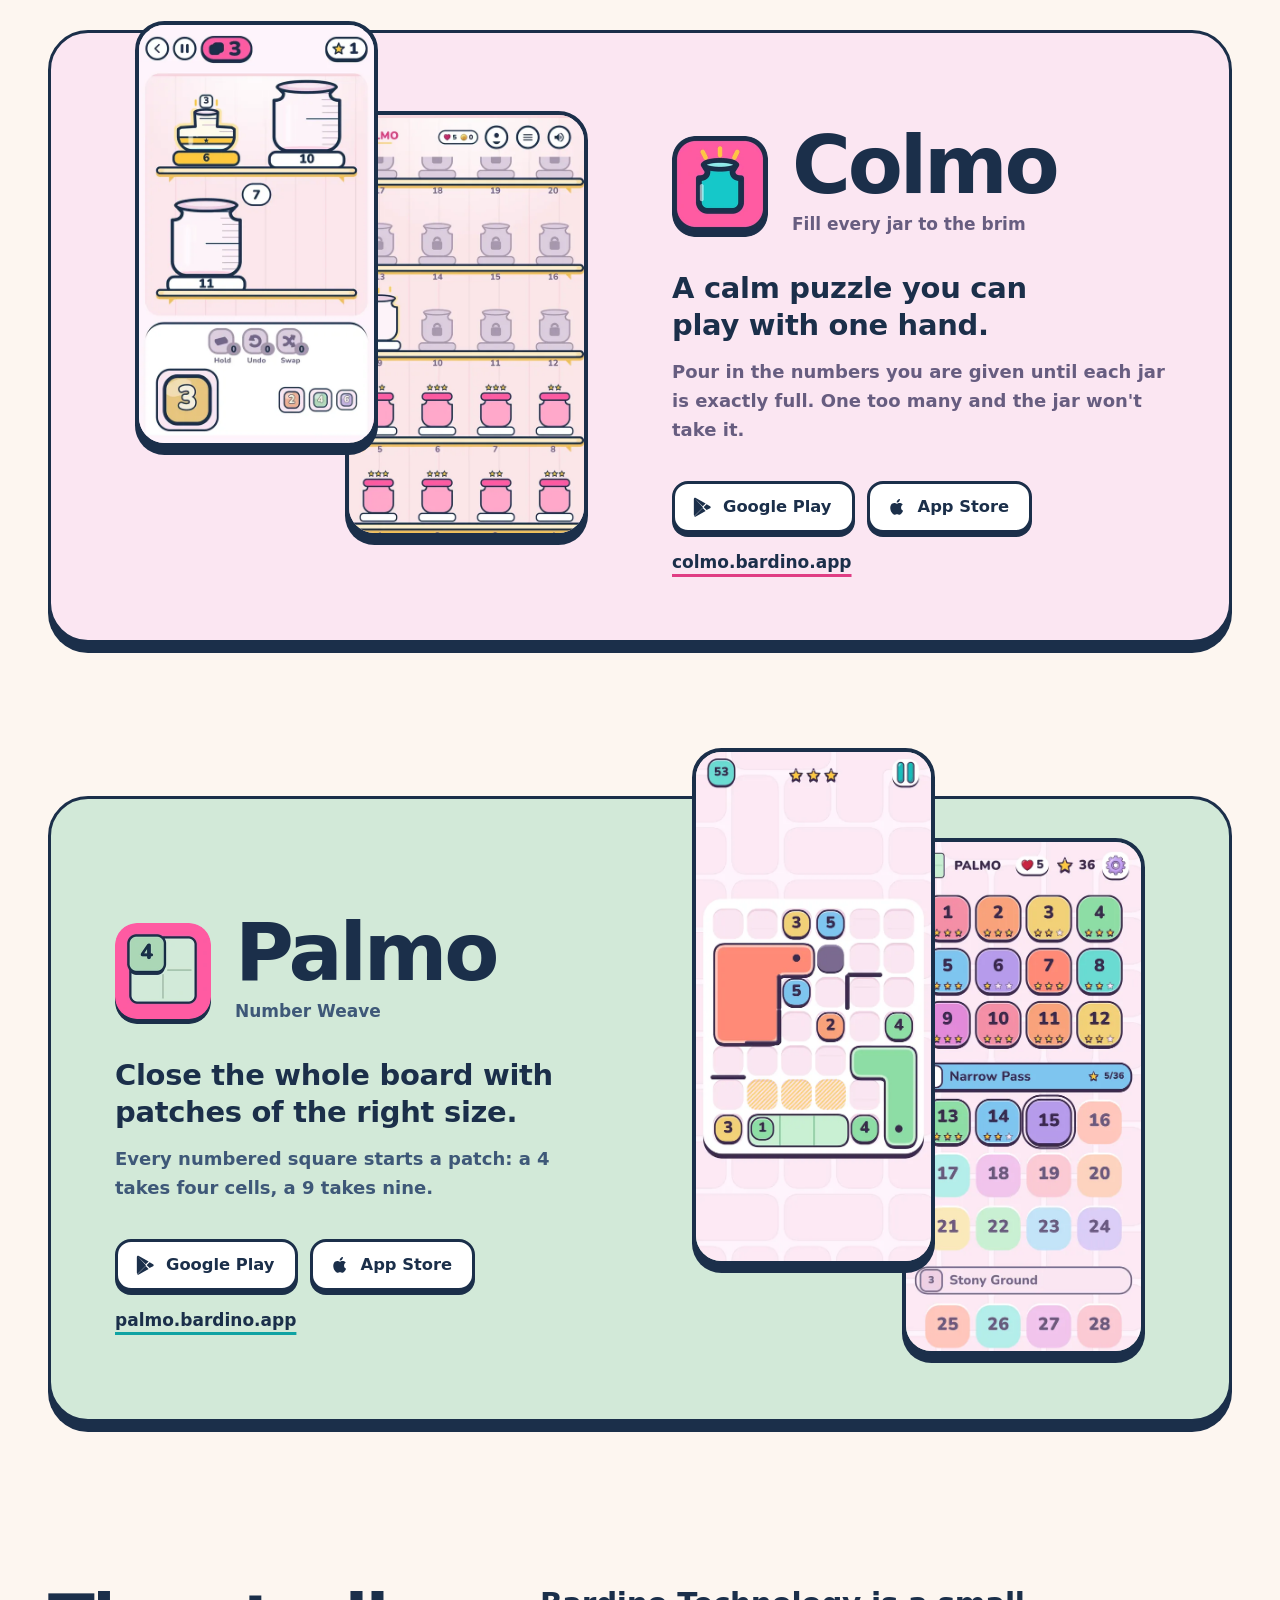
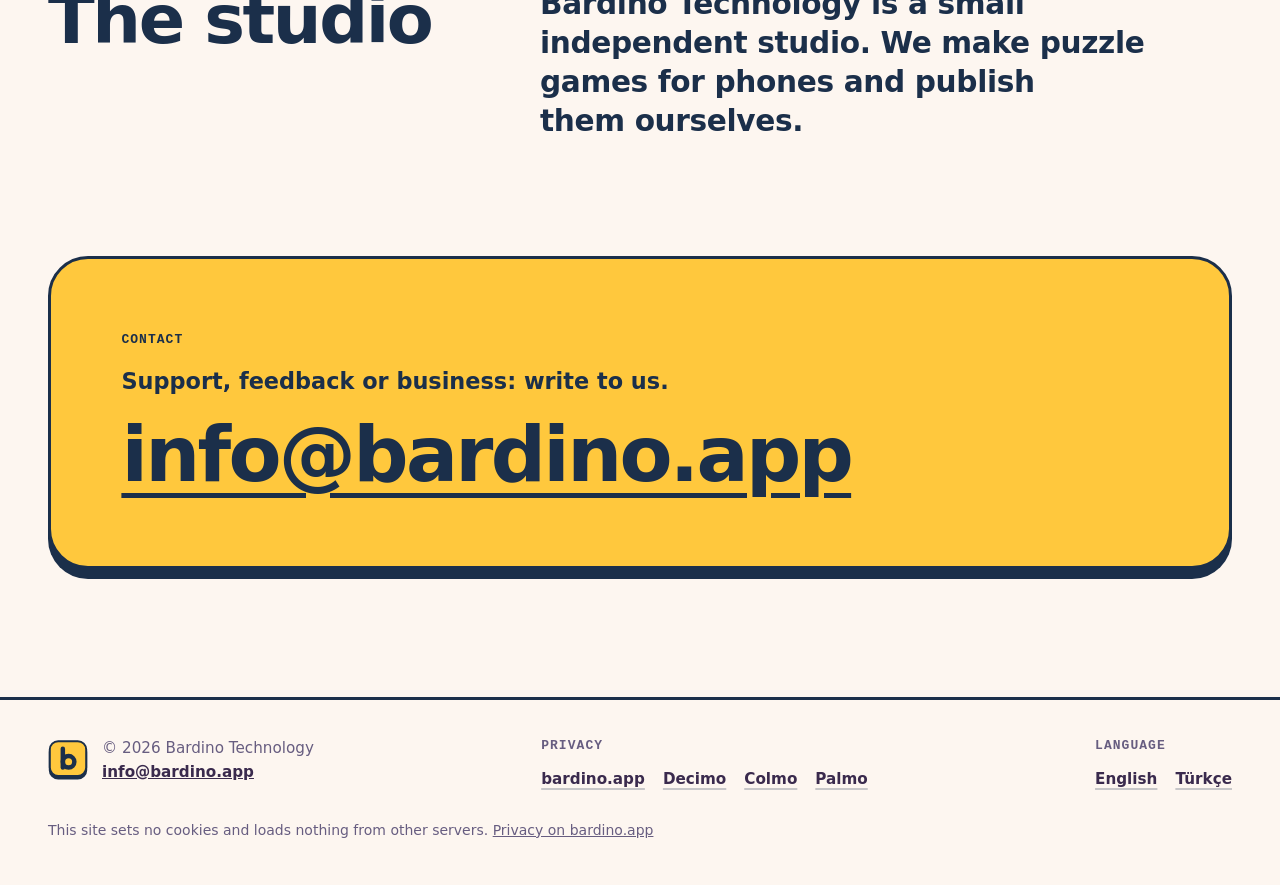
==== commit 538fd557: "Palmo card uses the store's words: patch and Number Weave Palmo's store text moved from seeds and re" ====
--- a/index.html
+++ b/index.html
@@ -230,10 +230,10 @@
       <div class="game-text">
         <div class="game-head">
           <img class="game-icon" src="assets/games/palmo-icon.webp" width="104" height="104" alt="" loading="lazy" decoding="async">
-          <div><h3 id="palmo-name">Palmo</h3><p class="game-tag">Grow every region to its number</p></div>
-        </div>
-        <p class="game-line">Fill the board so that no cell is left over.</p>
-        <p class="game-rule">The number on each seed says how many cells its region gets.</p>
+          <div><h3 id="palmo-name">Palmo</h3><p class="game-tag">Number Weave</p></div>
+        </div>
+        <p class="game-line">Close the whole board with patches of the right size.</p>
+        <p class="game-rule">Every numbered square starts a patch: a 4 takes four cells, a 9 takes nine.</p>
         <div class="game-actions">
           <div class="stores">
             <a class="store" href="https://play.google.com/store/apps/details?id=com.bardino.palmo" aria-label="Palmo on Google Play"><svg aria-hidden="true" focusable="false"><use href="#i-play"/></svg>Google Play</a>
@@ -243,7 +243,7 @@
         </div>
       </div>
       <div class="game-shots">
-        <figure class="shot"><img src="assets/games/palmo-board.webp" width="520" height="1125" alt="Palmo: the board, regions growing from numbered seeds" loading="lazy" decoding="async"></figure>
+        <figure class="shot"><img src="assets/games/palmo-board.webp" width="520" height="1125" alt="Palmo: the board, patches growing from numbered squares" loading="lazy" decoding="async"></figure>
         <figure class="shot"><img src="assets/games/palmo-map.webp" width="520" height="1125" alt="Palmo: the level map" loading="lazy" decoding="async"></figure>
       </div>
     </article>
